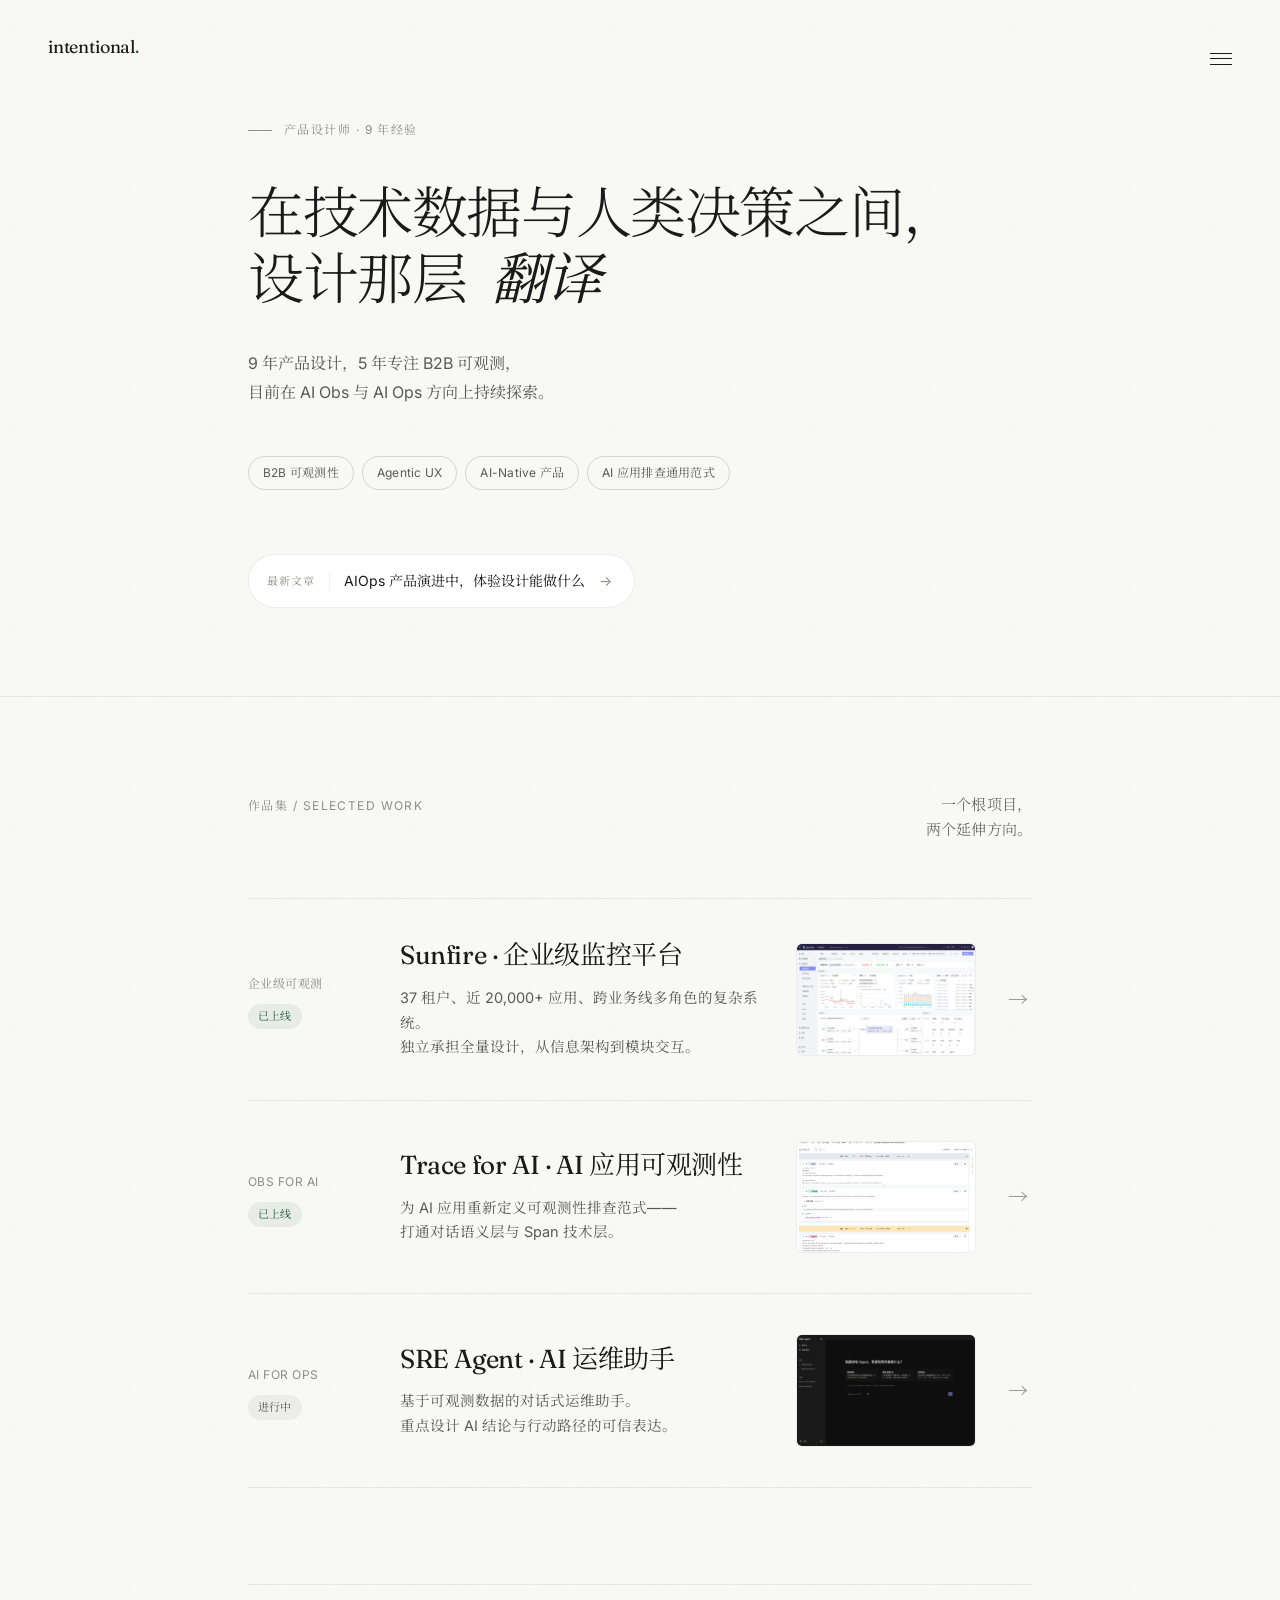
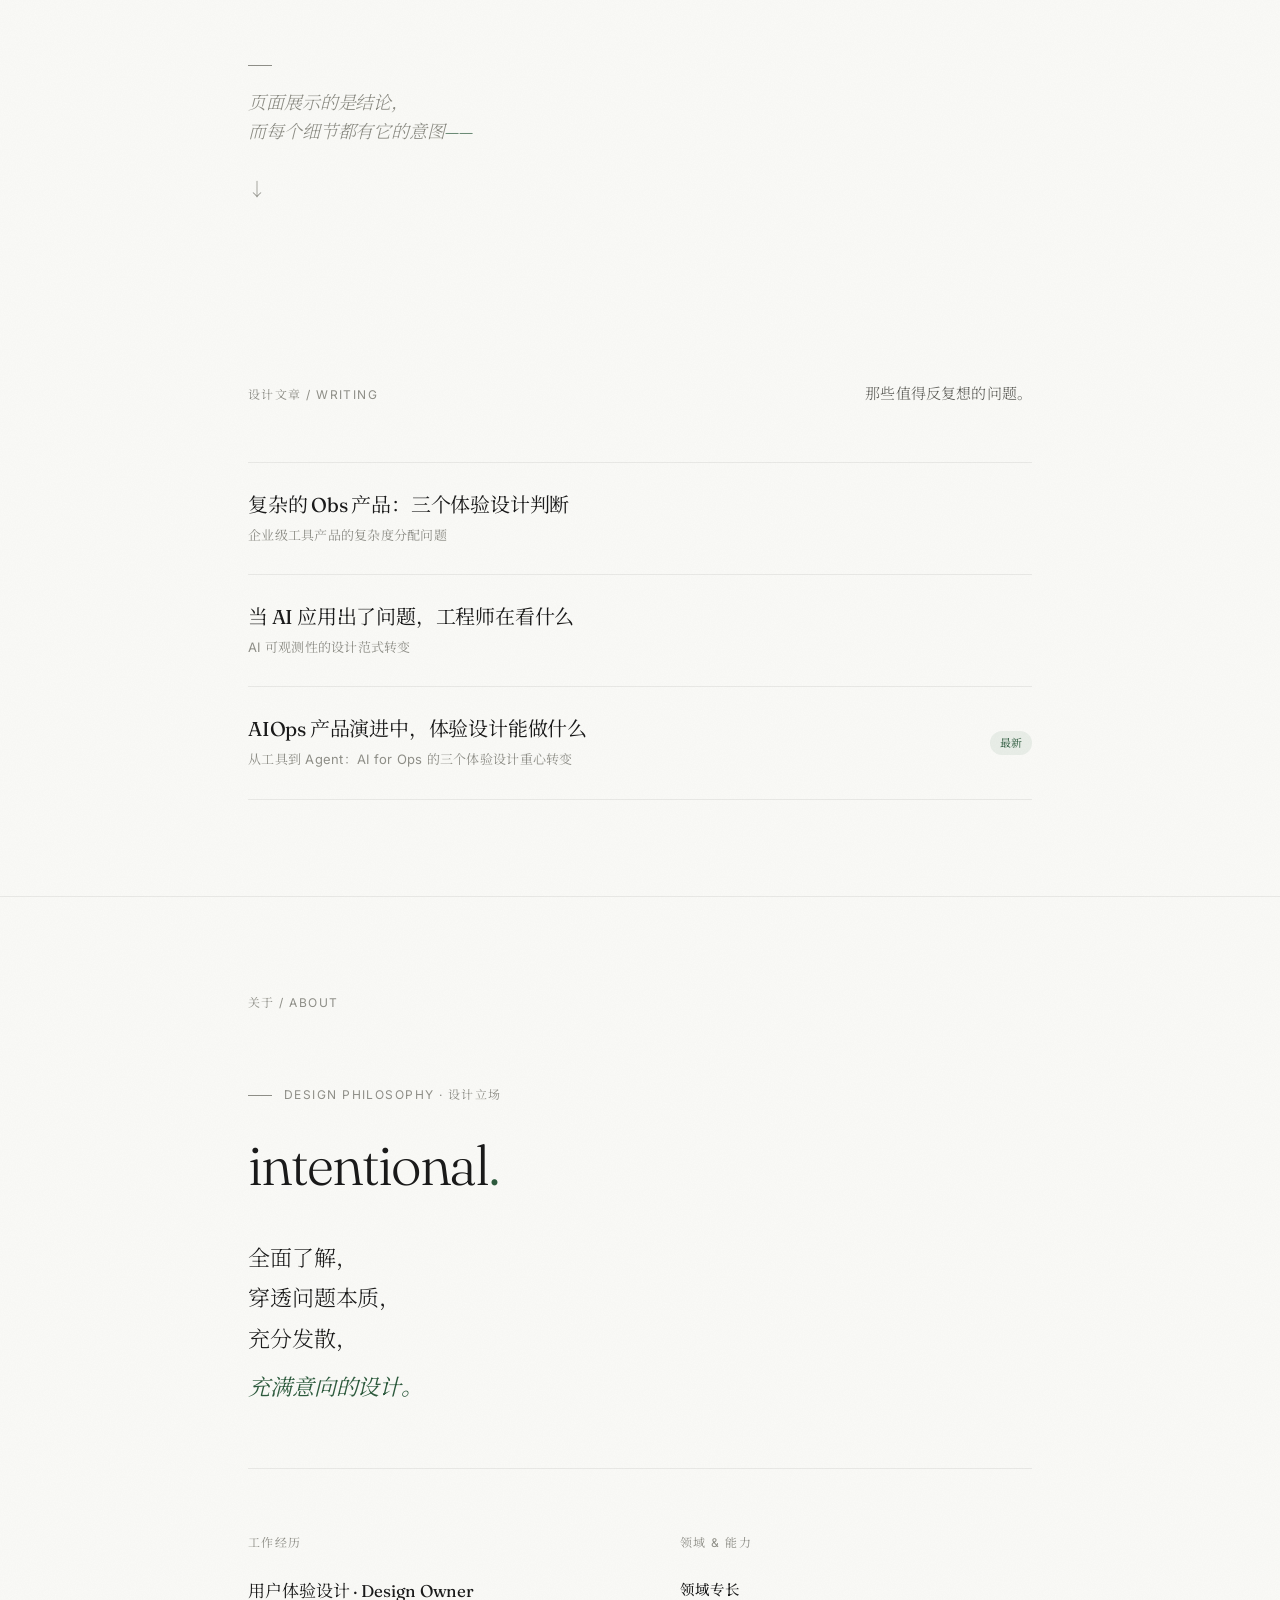
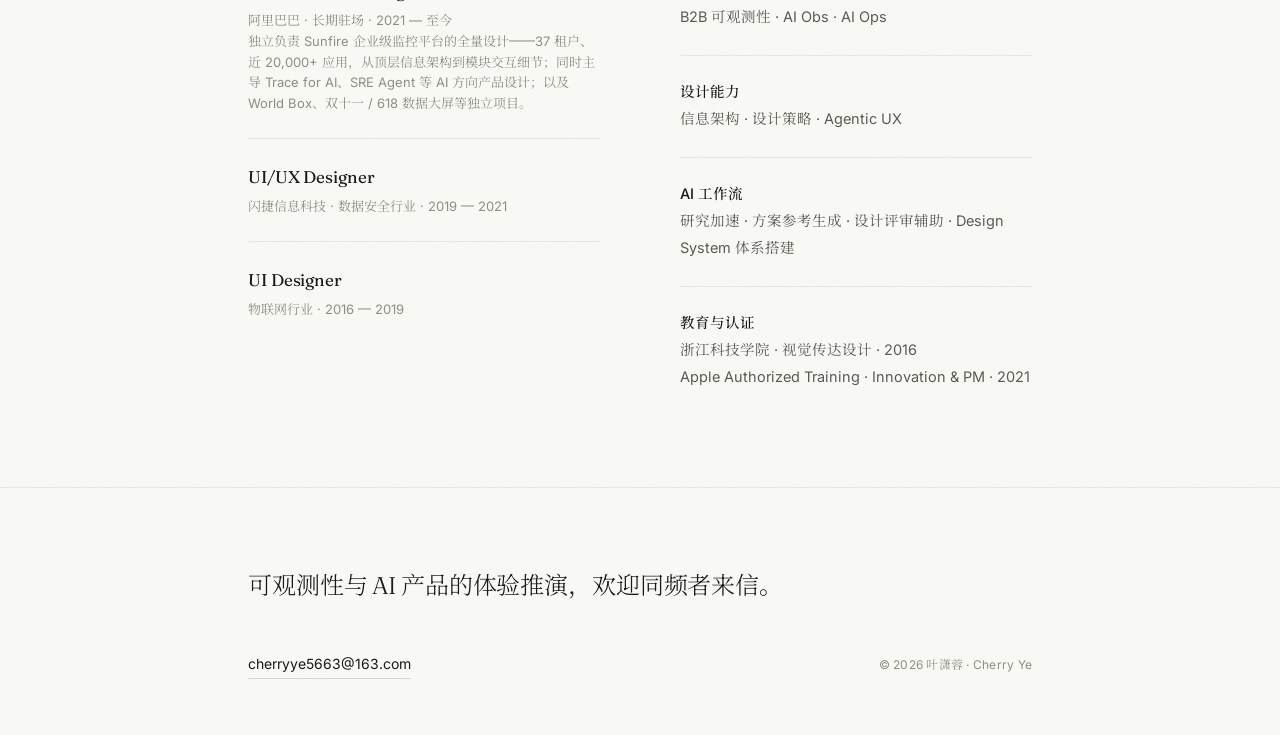
==== index.html @ a6a0fd04 "Add files via upload" ====
<!DOCTYPE html>
<html lang="zh-CN">
<head>
  <meta charset="UTF-8">
  <meta name="viewport" content="width=device-width, initial-scale=1.0">
  <title>叶潇蓉 · 产品设计师</title>
  <meta name="description" content="9年产品设计经验，专注 B2B 可观测性领域。在技术数据与人类决策之间，设计那层翻译。">
  <link rel="stylesheet" href="assets/style.css">
</head>
<body id="top">

  <!-- Navigation -->
  <nav class="nav" id="nav">
    <div class="container nav-inner">
      <a href="#top" class="nav-logo">
        <span class="nav-logo-en">intentional<span class="accent-dot">.</span></span>
        <span class="nav-logo-zh">充满意向的设计</span>
      </a>
      <button class="menu-toggle" id="menuToggle" aria-label="打开菜单" aria-expanded="false">
        <span></span>
        <span></span>
        <span></span>
      </button>
    </div>
  </nav>

  <!-- Floating menu overlay -->
  <div class="menu-overlay" id="menuOverlay" aria-hidden="true">
    <span class="menu-label">导航 / Menu</span>

    <div class="menu-center">
      <div class="menu-items">
        <a href="#top" class="menu-item">
          <span class="menu-zh">首页</span>
          <span class="menu-en">Home</span>
        </a>
        <a href="#work" class="menu-item">
          <span class="menu-zh">作品</span>
          <span class="menu-en">Work</span>
        </a>
        <a href="#writing" class="menu-item">
          <span class="menu-zh">文章</span>
          <span class="menu-en">Writing</span>
        </a>
        <a href="#about" class="menu-item">
          <span class="menu-zh">关于</span>
          <span class="menu-en">About</span>
        </a>
      </div>
    </div>
  </div>

  <!-- Hero -->
  <header class="hero">
    <div class="container">
      <p class="hero-eyebrow reveal">产品设计师 · 9 年经验</p>

      <h1 class="hero-headline reveal">
        在技术数据与人类决策之间，<br>
        设计那层 <em>翻译</em>
      </h1>

      <p class="hero-sub reveal">
        9 年产品设计，5 年专注 B2B 可观测，<br>
        目前在 AI Obs 与 AI Ops 方向上持续探索。
      </p>

      <div class="hero-tags reveal">
        <span class="tag">B2B 可观测性</span>
        <span class="tag">Agentic UX</span>
        <span class="tag">AI-Native 产品</span>
        <span class="tag">AI 应用排查通用范式</span>
      </div>

      <a href="writing/ai-for-ops-shift.html" class="latest reveal">
        <span class="latest-label">最新文章</span>
        <span class="latest-title">AIOps 产品演进中，体验设计能做什么</span>
        <span class="latest-arrow">→</span>
      </a>
    </div>
  </header>

  <!-- Work -->
  <section class="section" id="work">
    <div class="container">
      <div class="section-header">
        <p class="section-label">作品集 / Selected Work</p>
        <p class="section-intro">一个根项目，<br>两个延伸方向。</p>
      </div>

      <div class="work-list">

        <a href="work/sunfire.html" class="work-item reveal">
          <div class="work-meta">
            <span class="work-type">企业级可观测</span>
            <span class="work-status live">已上线</span>
          </div>
          <div class="work-content">
            <h3 class="work-title">Sunfire · 企业级监控平台</h3>
            <p class="work-desc">
              37 租户、近 20,000+ 应用、跨业务线多角色的复杂系统。<br>
              独立承担全量设计，从信息架构到模块交互。
            </p>
          </div>
          <div class="work-thumb">
            <img src="assets/images/work/sunfire-home.png" alt="Sunfire 平台监控视图">
          </div>
          <span class="work-arrow">→</span>
        </a>

        <a href="work/trace-for-ai.html" class="work-item reveal">
          <div class="work-meta">
            <span class="work-type">Obs for AI</span>
            <span class="work-status live">已上线</span>
          </div>
          <div class="work-content">
            <h3 class="work-title">Trace for AI · AI 应用可观测性</h3>
            <p class="work-desc">
              为 AI 应用重新定义可观测性排查范式——<br>
              打通对话语义层与 Span 技术层。
            </p>
          </div>
          <div class="work-thumb">
            <img src="assets/images/work/trace-ai-thumb.png" alt="Trace for AI 缩略图">
          </div>
          <span class="work-arrow">→</span>
        </a>

        <a href="work/sre-agent.html" class="work-item reveal">
          <div class="work-meta">
            <span class="work-type">AI for Ops</span>
            <span class="work-status">进行中</span>
          </div>
          <div class="work-content">
            <h3 class="work-title">SRE Agent · <span class="title-line2">AI 运维助手</span></h3>
            <p class="work-desc">
              基于可观测数据的对话式运维助手。<br>
              重点设计 AI 结论与行动路径的可信表达。
            </p>
          </div>
          <div class="work-thumb">
            <img src="assets/images/work/sre-agent-thumb.png" alt="SRE Agent 缩略图">
          </div>
          <span class="work-arrow">→</span>
        </a>

      </div>
    </div>
  </section>

  <!-- Transition: work → writing -->
  <div class="container">
    <div class="transition reveal">
      <div class="transition-mark"></div>
      <p class="transition-text">
        页面展示的是结论，<br>
        而每个细节都有它的意图<span class="accent-dash">——</span>
      </p>
      <span class="transition-arrow">↓</span>
    </div>
  </div>

  <!-- Writing -->
  <section class="section" id="writing">
    <div class="container">
      <div class="section-header">
        <p class="section-label">设计文章 / Writing</p>
        <p class="section-intro">那些值得反复想的问题。</p>
      </div>

      <div class="writing-list">

        <a href="writing/three-judgments.html" class="writing-item reveal">
          <div>
            <h3 class="writing-title">复杂的 Obs 产品：三个体验设计判断</h3>
            <p class="writing-sub">企业级工具产品的复杂度分配问题</p>
          </div>
        </a>

        <a href="writing/ai-obs-paradigm.html" class="writing-item reveal">
          <div>
            <h3 class="writing-title">当 AI 应用出了问题，工程师在看什么</h3>
            <p class="writing-sub">AI 可观测性的设计范式转变</p>
          </div>
        </a>

        <a href="writing/ai-for-ops-shift.html" class="writing-item reveal">
          <div>
            <h3 class="writing-title">AIOps 产品演进中，体验设计能做什么</h3>
            <p class="writing-sub">从工具到 Agent：AI for Ops 的三个体验设计重心转变</p>
          </div>
          <span class="writing-status new">最新</span>
        </a>

      </div>
    </div>
  </section>

  <!-- About -->
  <section class="section" id="about">
    <div class="container">
      <div class="section-header">
        <p class="section-label">关于 / About</p>
      </div>

      <!-- Design Philosophy -->
      <div class="philosophy reveal">
        <p class="philosophy-label">Design Philosophy · 设计立场</p>
        <h2 class="philosophy-keyword">intentional<span class="accent-dot">.</span></h2>
        <div class="philosophy-process">
          <p class="process-line">全面了解，</p>
          <p class="process-line">穿透问题本质，</p>
          <p class="process-line">充分发散，</p>
          <p class="process-line last">充满意向的设计。</p>
        </div>
      </div>

      <div class="about-grid">

        <div class="about-block">
          <h3>工作经历</h3>

          <div class="exp-item">
            <p class="exp-role">用户体验设计 · Design Owner</p>
            <p class="exp-meta">阿里巴巴 · 长期驻场 · 2021 — 至今<br>独立负责 Sunfire 企业级监控平台的全量设计——37 租户、近 20,000+ 应用，从顶层信息架构到模块交互细节；同时主导 Trace for AI、SRE Agent 等 AI 方向产品设计；以及 World Box、双十一 / 618 数据大屏等独立项目。</p>
          </div>

          <div class="exp-item">
            <p class="exp-role">UI/UX Designer</p>
            <p class="exp-meta">闪捷信息科技 · 数据安全行业 · 2019 — 2021</p>
          </div>

          <div class="exp-item">
            <p class="exp-role">UI Designer</p>
            <p class="exp-meta">物联网行业 · 2016 — 2019</p>
          </div>
        </div>

        <div class="about-block">
          <h3>领域 & 能力</h3>
          <p class="skills-text">
            <strong>领域专长</strong><br>
            B2B 可观测性 · AI Obs · AI Ops
          </p>
          <div class="skills-divider"></div>
          <p class="skills-text">
            <strong>设计能力</strong><br>
            信息架构 · 设计策略 · Agentic UX
          </p>
          <div class="skills-divider"></div>
          <p class="skills-text">
            <strong>AI 工作流</strong><br>
            研究加速 · 方案参考生成 · 设计评审辅助 · Design System 体系搭建
          </p>
          <div class="skills-divider"></div>
          <p class="skills-text">
            <strong>教育与认证</strong><br>
            浙江科技学院 · 视觉传达设计 · 2016<br>
            Apple Authorized Training · Innovation & PM · 2021
          </p>
        </div>

      </div>
    </div>
  </section>

  <!-- Footer -->
  <footer class="footer">
    <div class="container">
      <p class="footer-pitch reveal">
        可观测性与 AI 产品的体验推演，欢迎同频者来信。
      </p>

      <div class="footer-row">
        <div class="footer-contact">
          <a href="mailto:cherryye5663@163.com">cherryye5663@163.com</a>
        </div>
        <p class="footer-note">© 2026 叶潇蓉 · Cherry Ye</p>
      </div>
    </div>
  </footer>

  <script src="assets/nav.js"></script>
  <script>
    // Menu toggle
    const menuToggle = document.getElementById('menuToggle');
    const menuOverlay = document.getElementById('menuOverlay');

    function openMenu() {
      menuOverlay.classList.add('open');
      menuToggle.classList.add('active');
      menuToggle.setAttribute('aria-expanded', 'true');
      menuToggle.setAttribute('aria-label', '关闭菜单');
      menuOverlay.setAttribute('aria-hidden', 'false');
      document.body.style.overflow = 'hidden';
    }

    function closeMenu() {
      menuOverlay.classList.remove('open');
      menuToggle.classList.remove('active');
      menuToggle.setAttribute('aria-expanded', 'false');
      menuToggle.setAttribute('aria-label', '打开菜单');
      menuOverlay.setAttribute('aria-hidden', 'true');
      document.body.style.overflow = '';
    }

    menuToggle.addEventListener('click', () => {
      if (menuOverlay.classList.contains('open')) closeMenu();
      else openMenu();
    });

    // Close menu when a menu item is clicked
    document.querySelectorAll('.menu-item').forEach(item => {
      item.addEventListener('click', () => {
        // Wait a tick for the anchor navigation, then close
        setTimeout(closeMenu, 100);
      });
    });

    // Close menu with Escape key
    document.addEventListener('keydown', (e) => {
      if (e.key === 'Escape' && menuOverlay.classList.contains('open')) {
        closeMenu();
      }
    });

    // Reveal animation
    const reveals = document.querySelectorAll('.reveal');
    const obs = new IntersectionObserver((entries) => {
      entries.forEach((entry, i) => {
        if (entry.isIntersecting) {
          const el = entry.target;
          setTimeout(() => {
            el.classList.add('in');
            setTimeout(() => el.classList.remove('reveal', 'in'), 820);
          }, i * 80);
          obs.unobserve(el);
        }
      });
    }, { threshold: 0.1 });
    reveals.forEach(el => obs.observe(el));
  </script>

</body>
</html>
---- assets/style.css ----
/* ============================================
   Cherry Ye — Personal Site
   ============================================ */

@import url('https://fonts.googleapis.com/css2?family=Fraunces:opsz,wght@9..144,300;9..144,400;9..144,500&family=Inter:wght@400;500&family=Noto+Serif+SC:wght@300;400;500&display=swap');

*, *::before, *::after {
  margin: 0;
  padding: 0;
  box-sizing: border-box;
}

html {
  scroll-behavior: smooth;
  -webkit-font-smoothing: antialiased;
  -moz-osx-font-smoothing: grayscale;
}

body {
  font-family: 'Inter', 'Noto Serif SC', -apple-system, BlinkMacSystemFont, sans-serif;
  font-size: 15px;
  line-height: 1.7;
  color: #1a1a1a;
  background-color: #fafaf7;
  background-image: url("data:image/svg+xml;utf8,<svg xmlns='http://www.w3.org/2000/svg' width='200' height='200'><filter id='n'><feTurbulence type='fractalNoise' baseFrequency='0.85' numOctaves='2' stitchTiles='stitch'/><feColorMatrix values='0 0 0 0 0.1, 0 0 0 0 0.1, 0 0 0 0 0.1, 0 0 0 0.025 0'/></filter><rect width='100%25' height='100%25' filter='url(%23n)'/></svg>");
}

:root {
  --text-primary: #1a1a1a;
  --text-secondary: #5a5a55;
  --text-tertiary: #8e8e87;
  --bg-primary: #fafaf7;
  --bg-elevated: #ffffff;
  --border: rgba(26, 26, 26, 0.08);
  --border-strong: rgba(26, 26, 26, 0.16);
  --accent: #2d5a3d;
  --serif: 'Fraunces', 'Noto Serif SC', Georgia, serif;
  --sans: 'Inter', 'Noto Serif SC', -apple-system, sans-serif;
  --container: 880px;
  --gutter: clamp(24px, 5vw, 48px);
}

.container {
  max-width: var(--container);
  margin: 0 auto;
  padding: 0 var(--gutter);
}

/* === Navigation === */
.nav {
  padding: 32px 0;
  position: fixed;
  top: 0;
  left: 0;
  right: 0;
  background: transparent;
  z-index: 100;
  border-bottom: 0.5px solid transparent;
  transform: translateY(0);
  transition: transform 0.35s ease, background 0.3s, border-color 0.3s;
}

/* Hidden state: 向下滚动时藏起来 */
.nav.hidden {
  transform: translateY(-100%);
}

.nav.scrolled {
  background-color: #fafaf7;
  background-image: url("data:image/svg+xml;utf8,<svg xmlns='http://www.w3.org/2000/svg' width='200' height='200'><filter id='n'><feTurbulence type='fractalNoise' baseFrequency='0.85' numOctaves='2' stitchTiles='stitch'/><feColorMatrix values='0 0 0 0 0.1, 0 0 0 0 0.1, 0 0 0 0 0.1, 0 0 0 0.025 0'/></filter><rect width='100%25' height='100%25' filter='url(%23n)'/></svg>");
  border-bottom-color: var(--border);
}

/* Hover trigger zone: 桌面端鼠标移到顶部 80px 区域唤醒导航 */
.nav-hover-zone {
  position: fixed;
  top: 0;
  left: 0;
  right: 0;
  height: 80px;
  z-index: 99;
  pointer-events: auto;
}

/* === Reading progress bar === */
.reading-progress {
  position: fixed;
  top: 0;
  left: 0;
  height: 1.5px;
  width: 0%;
  background: var(--accent);
  opacity: 0.5;
  z-index: 101;
  transition: width 0.1s linear;
  pointer-events: none;
}

/* Navigation spans full viewport width (logo left, menu right)
   override the .container max-width inside .nav */
.nav .container {
  max-width: none;
  padding: 0 clamp(20px, 4vw, 48px);
}

.nav-inner {
  display: flex;
  justify-content: space-between;
  align-items: baseline;
}

.nav-logo {
  display: inline-flex;
  align-items: baseline;
  text-decoration: none;
  cursor: pointer;
}

.nav-logo-en {
  font-family: var(--serif);
  font-size: clamp(17px, 1.4vw, 21px);
  font-weight: 400;
  letter-spacing: -0.01em;
  color: var(--text-primary);
}

/* === Theme accent: green dot and dash === */
.accent-dot,
.accent-dash {
  color: var(--accent);
}

.nav-logo-zh {
  font-size: 11.5px;
  color: var(--text-tertiary);
  letter-spacing: 0.01em;
  white-space: nowrap;
  overflow: hidden;
  max-width: 0;
  opacity: 0;
  margin-left: 0;
  transition:
    max-width 0.5s cubic-bezier(0.16, 1, 0.3, 1),
    opacity 0.35s ease 0.1s,
    margin-left 0.5s cubic-bezier(0.16, 1, 0.3, 1);
}

.nav-logo:hover .nav-logo-zh {
  max-width: 200px;
  opacity: 1;
  margin-left: 12px;
}

/* Mobile: keep logo minimal, no Chinese reveal on touch devices */
@media (hover: none) {
  .nav-logo-zh {
    display: none;
  }
}

/* === Menu icon === */
.menu-toggle {
  display: flex;
  flex-direction: column;
  gap: 5px;
  padding: 8px;
  margin-right: -8px;
  background: transparent;
  border: 0;
  cursor: pointer;
  position: relative;
  z-index: 110; /* above overlay */
}

.menu-toggle span {
  display: block;
  width: 22px;
  height: 0.5px;
  background: var(--text-primary);
  transition: all 0.3s ease;
}

.menu-toggle.active span:nth-child(1) {
  transform: translateY(5.5px) rotate(45deg);
}

.menu-toggle.active span:nth-child(2) {
  opacity: 0;
}

.menu-toggle.active span:nth-child(3) {
  transform: translateY(-5.5px) rotate(-45deg);
}

/* === Floating menu overlay === */
.menu-overlay {
  position: fixed;
  top: 80px;
  left: 16px;
  right: 16px;
  bottom: 16px;
  background: rgba(250, 250, 247, 0.82);
  backdrop-filter: saturate(180%) blur(24px);
  -webkit-backdrop-filter: saturate(180%) blur(24px);
  border: 0.5px solid rgba(26, 26, 26, 0.06);
  border-radius: 18px;
  z-index: 105;
  box-shadow:
    0 1px 1px rgba(26, 26, 26, 0.02),
    0 8px 24px rgba(26, 26, 26, 0.04);
  display: flex;
  flex-direction: column;
  opacity: 0;
  visibility: hidden;
  transform: translateY(-8px);
  transition: opacity 0.35s cubic-bezier(0.16, 1, 0.3, 1),
              transform 0.35s cubic-bezier(0.16, 1, 0.3, 1),
              visibility 0s linear 0.35s;
}

.menu-overlay.open {
  opacity: 1;
  visibility: visible;
  transform: translateY(0);
  transition: opacity 0.35s cubic-bezier(0.16, 1, 0.3, 1),
              transform 0.35s cubic-bezier(0.16, 1, 0.3, 1),
              visibility 0s linear 0s;
}

.menu-label {
  font-size: 11px;
  letter-spacing: 0.12em;
  text-transform: uppercase;
  color: var(--text-tertiary);
  padding: 24px 28px;
}

.menu-center {
  flex: 1;
  display: flex;
  flex-direction: column;
  justify-content: center;
  align-items: center;
  padding: 0 28px 56px;
}

.menu-items {
  display: flex;
  flex-direction: column;
  width: 100%;
  max-width: 300px;
}

.menu-item {
  display: flex;
  align-items: baseline;
  gap: 10px;
  padding: 16px 4px;
  border-bottom: 0.5px solid rgba(26, 26, 26, 0.08);
  text-decoration: none;
  color: inherit;
  cursor: pointer;
  transition: padding 0.3s ease;
}

.menu-item:last-child {
  border-bottom: 0;
}

.menu-item:hover {
  padding-left: 12px;
}

.menu-zh {
  font-family: var(--serif);
  font-size: 22px;
  font-weight: 400;
  letter-spacing: -0.01em;
  color: var(--text-primary);
  line-height: 1.2;
}

.menu-en {
  font-family: var(--serif);
  font-size: 12px;
  font-style: italic;
  font-weight: 400;
  color: var(--text-tertiary);
  letter-spacing: 0.04em;
  position: relative;
  top: -2px;
}

/* === Hero === */
.hero {
  padding: 120px 0 88px;
  position: relative;
}

.hero-eyebrow {
  font-size: 12px;
  letter-spacing: 0.12em;
  text-transform: uppercase;
  color: var(--text-tertiary);
  margin-bottom: 40px;
  display: flex;
  align-items: center;
  gap: 12px;
}

.hero-eyebrow::before {
  content: '';
  width: 24px;
  height: 0.5px;
  background: var(--text-tertiary);
}

.hero-headline {
  font-family: var(--serif);
  font-size: clamp(34px, 5.5vw, 56px);
  font-weight: 300;
  line-height: 1.18;
  letter-spacing: -0.025em;
  color: var(--text-primary);
  margin-bottom: 36px;
  max-width: 720px;
}

.hero-headline em {
  font-style: italic;
  font-weight: 400;
  margin-left: 0.25em;
}

.hero-sub {
  font-size: 16px;
  line-height: 1.85;
  color: var(--text-secondary);
  max-width: 600px;
  margin-bottom: 48px;
}

.hero-tags {
  display: flex;
  gap: 8px;
  flex-wrap: wrap;
  margin-bottom: 64px;
}

.tag {
  font-size: 12px;
  padding: 6px 14px;
  border: 0.5px solid var(--border-strong);
  border-radius: 100px;
  color: var(--text-secondary);
  letter-spacing: 0.02em;
}

/* === Latest article === */
.latest {
  display: inline-flex;
  align-items: center;
  gap: 14px;
  padding: 14px 22px 14px 18px;
  background: var(--bg-elevated);
  border: 0.5px solid var(--border);
  border-radius: 100px;
  text-decoration: none;
  color: inherit;
  transition: all 0.25s ease;
  max-width: 100%;
}

.latest:hover {
  border-color: var(--border-strong);
  transform: translateY(-1px);
}

.latest-label {
  font-size: 11px;
  letter-spacing: 0.1em;
  text-transform: uppercase;
  color: var(--text-tertiary);
  padding-right: 14px;
  border-right: 0.5px solid var(--border);
  white-space: nowrap;
}

.latest-title {
  font-size: 14px;
  color: var(--text-primary);
  white-space: nowrap;
  overflow: hidden;
  text-overflow: ellipsis;
}

.latest-arrow {
  font-size: 14px;
  color: var(--text-tertiary);
  transition: transform 0.25s;
}

.latest:hover .latest-arrow {
  transform: translateX(3px);
  color: var(--text-primary);
}

/* === Sections === */
.section {
  padding: 96px 0;
  border-top: 0.5px solid var(--border);
}

.section-header {
  display: flex;
  align-items: baseline;
  justify-content: space-between;
  margin-bottom: 56px;
  flex-wrap: wrap;
  gap: 16px;
}

.section-label {
  font-size: 12px;
  letter-spacing: 0.12em;
  text-transform: uppercase;
  color: var(--text-tertiary);
}

.section-intro {
  font-family: var(--serif);
  font-size: 15px;
  font-weight: 300;
  color: var(--text-secondary);
  max-width: 420px;
  text-align: right;
  line-height: 1.65;
  letter-spacing: 0.01em;
}

/* === Work === */
.work-list { display: grid; gap: 0; }

.work-item {
  padding: 40px 0;
  border-top: 0.5px solid var(--border);
  display: grid;
  grid-template-columns: 120px 1fr 180px 24px;
  gap: 32px;
  align-items: center;
  text-decoration: none;
  color: inherit;
  transition: opacity 0.25s;
  position: relative;
}

.work-item:last-child { border-bottom: 0.5px solid var(--border); }

.work-item::before {
  content: '';
  position: absolute;
  left: -16px;
  top: 0;
  bottom: 0;
  width: 2px;
  background: var(--text-primary);
  opacity: 0;
  transition: opacity 0.25s;
}

.work-item:hover::before { opacity: 1; }
.work-item:hover .work-title { transform: translateX(4px); }
.work-item:hover .work-thumb { transform: translateY(-2px); border-color: var(--border-strong); }

.work-meta {
  display: flex;
  flex-direction: column;
  gap: 10px;
  padding-top: 4px;
}

.work-type {
  font-size: 12px;
  color: var(--text-tertiary);
  letter-spacing: 0.04em;
  text-transform: uppercase;
}

.work-status {
  font-size: 11px;
  padding: 3px 10px;
  border-radius: 100px;
  background: rgba(26, 26, 26, 0.05);
  color: var(--text-secondary);
  align-self: flex-start;
  letter-spacing: 0.02em;
}

.work-status.live {
  background: rgba(33, 92, 51, 0.08);
  color: #2d5a3d;
}

.work-content { min-width: 0; }

.work-title {
  font-family: var(--serif);
  font-size: 26px;
  font-weight: 400;
  line-height: 1.25;
  color: var(--text-primary);
  margin-bottom: 14px;
  letter-spacing: -0.015em;
  transition: transform 0.25s ease;
}

.work-desc {
  font-size: 14.5px;
  line-height: 1.7;
  color: var(--text-secondary);
}

.work-thumb {
  width: 100%;
  aspect-ratio: 16 / 10;
  border-radius: 6px;
  background: var(--bg-elevated);
  border: 0.5px solid var(--border);
  overflow: hidden;
  position: relative;
  transition: all 0.3s ease;
}

.work-thumb img {
  width: 100%;
  height: 100%;
  object-fit: cover;
  display: block;
}

/* Placeholder for missing images */
.work-thumb-placeholder {
  width: 100%;
  height: 100%;
  display: flex;
  align-items: center;
  justify-content: center;
  font-size: 11px;
  color: var(--text-tertiary);
  letter-spacing: 0.04em;
  text-transform: uppercase;
  background: repeating-linear-gradient(
    45deg,
    transparent,
    transparent 8px,
    rgba(26,26,26,0.025) 8px,
    rgba(26,26,26,0.025) 16px
  );
}

.work-arrow {
  font-family: var(--serif);
  font-size: 20px;
  color: var(--text-tertiary);
  transition: all 0.25s;
}

.work-item:hover .work-arrow {
  color: var(--text-primary);
  transform: translate(2px, -2px);
}

/* === Writing === */
.writing-list { display: grid; gap: 0; }

.writing-item {
  padding: 28px 0;
  border-top: 0.5px solid var(--border);
  display: grid;
  grid-template-columns: 1fr auto;
  gap: 24px;
  align-items: center;
  text-decoration: none;
  color: inherit;
  transition: all 0.25s;
}

.writing-item:last-child { border-bottom: 0.5px solid var(--border); }
.writing-item:hover { transform: translateY(-2px); }
.writing-item:hover .writing-title { color: var(--text-secondary); }

.writing-title {
  font-family: var(--serif);
  font-size: 20px;
  font-weight: 400;
  line-height: 1.35;
  color: var(--text-primary);
  margin-bottom: 6px;
  letter-spacing: -0.01em;
  transition: color 0.25s;
}

.writing-sub {
  font-size: 13px;
  color: var(--text-tertiary);
  letter-spacing: 0.02em;
}

.writing-status {
  font-size: 11px;
  padding: 3px 10px;
  border-radius: 100px;
  background: rgba(26, 26, 26, 0.05);
  color: var(--text-secondary);
  letter-spacing: 0.02em;
  white-space: nowrap;
}

.writing-status.new {
  background: rgba(33, 92, 51, 0.08);
  color: #2d5a3d;
}

/* === Design Philosophy === */
.philosophy {
  padding: 16px 0 64px;
  margin-bottom: 64px;
  border-bottom: 0.5px solid var(--border);
}

.philosophy-label {
  font-size: 12px;
  letter-spacing: 0.12em;
  text-transform: uppercase;
  color: var(--text-tertiary);
  margin-bottom: 32px;
  display: flex;
  align-items: center;
  gap: 12px;
}

.philosophy-label::before {
  content: '';
  width: 24px;
  height: 0.5px;
  background: var(--text-tertiary);
}

.philosophy-keyword {
  font-family: var(--serif);
  font-size: clamp(40px, 5vw, 56px);
  font-weight: 300;
  letter-spacing: -0.03em;
  color: var(--text-primary);
  margin-bottom: 48px;
  line-height: 1;
}

.philosophy-process {
  display: flex;
  flex-direction: column;
  gap: 6px;
  max-width: 520px;
}

.process-line {
  font-family: var(--serif);
  font-size: 22px;
  font-weight: 300;
  line-height: 1.55;
  color: var(--text-primary);
  letter-spacing: -0.005em;
}

.process-line.last {
  font-style: italic;
  font-weight: 400;
  color: #2d5a3d;
  margin-top: 8px;
}

/* === About === */
.about-grid {
  display: grid;
  grid-template-columns: 1fr 1fr;
  gap: 80px;
}

.about-block h3 {
  font-size: 12px;
  letter-spacing: 0.12em;
  text-transform: uppercase;
  color: var(--text-tertiary);
  font-weight: 400;
  margin-bottom: 24px;
}

.exp-item {
  margin-bottom: 24px;
  padding-bottom: 24px;
  border-bottom: 0.5px solid var(--border);
}

.exp-item:last-child {
  border-bottom: 0;
  margin-bottom: 0;
  padding-bottom: 0;
}

.exp-role {
  font-family: var(--serif);
  font-size: 17px;
  font-weight: 400;
  color: var(--text-primary);
  margin-bottom: 4px;
  letter-spacing: -0.005em;
}

.exp-meta {
  font-size: 13px;
  color: var(--text-tertiary);
  line-height: 1.6;
}

.skills-text {
  font-size: 14.5px;
  line-height: 1.85;
  color: var(--text-secondary);
}

.skills-text strong {
  font-weight: 500;
  color: var(--text-primary);
}

.skills-learning {
  font-size: 13px;
  color: var(--text-tertiary);
  letter-spacing: 0.01em;
}

.skills-divider {
  height: 0.5px;
  background: var(--border);
  margin: 24px 0;
}

.edu-text {
  font-size: 13px;
  line-height: 1.8;
  color: var(--text-tertiary);
}

/* === Footer === */
.footer {
  padding: 80px 0 56px;
  border-top: 0.5px solid var(--border);
}

.footer-pitch {
  font-family: var(--serif);
  font-size: clamp(20px, 2.4vw, 24px);
  font-weight: 300;
  line-height: 1.5;
  color: var(--text-primary);
  margin-bottom: 48px;
  max-width: 600px;
  letter-spacing: -0.005em;
}

.footer-row {
  display: flex;
  justify-content: space-between;
  align-items: baseline;
  flex-wrap: wrap;
  gap: 24px;
}

.footer-contact {
  display: flex;
  gap: 32px;
  align-items: baseline;
  flex-wrap: wrap;
}

.footer-contact a {
  font-size: 14px;
  color: var(--text-primary);
  text-decoration: none;
  border-bottom: 0.5px solid var(--border-strong);
  padding-bottom: 2px;
  transition: border-color 0.2s;
}

.footer-contact a:hover { border-color: var(--text-primary); }

.footer-note {
  font-size: 12px;
  color: var(--text-tertiary);
  letter-spacing: 0.02em;
}

/* === Section transition === */
.transition {
  padding: 80px 0;
  display: flex;
  flex-direction: column;
  align-items: flex-start;
  gap: 24px;
  border-top: 0.5px solid var(--border);
}

.transition-mark {
  width: 24px;
  height: 0.5px;
  background: var(--text-tertiary);
}

.transition-text {
  font-family: var(--serif);
  font-size: 18px;
  font-style: italic;
  font-weight: 300;
  line-height: 1.6;
  color: #8a8a82;
  max-width: 480px;
  letter-spacing: -0.005em;
}

.transition-arrow {
  font-family: var(--serif);
  font-size: 18px;
  color: var(--text-tertiary);
  margin-top: 4px;
}

/* The section right after a transition should not duplicate the top border */
.container:has(.transition) + .section {
  border-top: 0;
}

/* ============================================
   Article Page (文章详情页)
   ============================================ */

.article-body {
  /* 文章页背景与首页完全一致 */
}

.article {
  padding: 96px 0 120px;
}

/* Article container:
   - 外层版心 1040px，给图、标题撑满的空间
   - 正文段落（.article-body-content > p）保持 680px 阅读宽度
   - 文字不占满全行，向左偏移，留出右侧呼吸空间 */
.article-container {
  max-width: 1040px;
  margin: 0 auto;
  padding: 0 var(--gutter);
}

/* 正文段落与子标题：保持窄行宽，左对齐（不居中）
   产生编辑式"轴线偏左"的版面 */
.article-body-content > p,
.article-body-content .sub-heading,
.article-closing > p {
  max-width: 680px;
  margin-left: 0;
  margin-right: 0;
}

/* === Article Meta === */
.article-meta {
  margin-bottom: 32px;
}

.article-category {
  font-size: 12px;
  letter-spacing: 0.12em;
  text-transform: uppercase;
  color: var(--text-tertiary);
}

/* === Title === */
.article-title {
  font-family: var(--serif);
  font-size: clamp(28px, 3.5vw, 40px);
  font-weight: 300;
  line-height: 1.25;
  letter-spacing: -0.02em;
  color: var(--text-primary);
  margin-bottom: 32px;
  max-width: 720px;
}

/* 作品页标题独立放大 —— 让作品名成为视觉雕塑 */
.work-detail .article-title {
  font-size: clamp(44px, 7.5vw, 84px);
  line-height: 1.1;
  letter-spacing: -0.03em;
  max-width: 900px;
  margin-bottom: 40px;
}

.article-title-sub {
  font-style: italic;
  font-weight: 400;
  color: var(--text-secondary);
  display: block;
  margin-top: 4px;
  font-size: 0.7em;
  letter-spacing: -0.015em;
}

/* === Lead === */
.article-lead {
  font-family: var(--serif);
  font-size: 21px;
  font-weight: 300;
  font-style: italic;
  line-height: 1.6;
  color: var(--text-secondary);
  margin-bottom: 40px;
  letter-spacing: -0.005em;
  max-width: 680px;
}

/* === Byline === */
.article-byline {
  display: flex;
  align-items: baseline;
  gap: 10px;
  font-size: 13px;
  color: var(--text-tertiary);
  letter-spacing: 0.02em;
  padding-bottom: 56px;
  border-bottom: 0.5px solid var(--border);
  margin-bottom: 64px;
}

.byline-author {
  font-family: var(--serif);
  font-size: 15px;
  font-weight: 500;
  color: var(--text-primary);
  letter-spacing: -0.005em;
}

.byline-sep {
  color: var(--text-tertiary);
}

.byline-date {
  font-size: 13px;
}

/* === Byline at end of article === */
.article-byline-end {
  border-bottom: 0;
  padding-bottom: 0;
  margin-bottom: 0;
  margin-top: 56px;
  justify-content: flex-start;
}

.article-byline-end .byline-author {
  font-style: italic;
  font-weight: 400;
  color: var(--text-secondary);
  font-size: 14px;
}

.article-byline-end .byline-date {
  color: var(--text-tertiary);
  font-size: 12px;
}

/* === Body content === */
.article-body-content {
  font-family: 'Noto Serif SC', 'Fraunces', Georgia, serif;
  font-size: 17px;
  line-height: 1.95;
  color: var(--text-primary);
  letter-spacing: 0.005em;
}

.article-body-content p {
  margin-bottom: 28px;
}

.article-body-content p strong {
  font-weight: 500;
  color: var(--text-primary);
}

/* === Article list (编辑式列表，用 "—" 作 marker，无缩进) === */
.article-body-content ul.article-list {
  list-style: none;
  padding-left: 0;
  margin: -8px 0 28px;
  max-width: 680px;
}

.article-body-content ul.article-list > li {
  font-family: var(--serif);
  font-size: 17px;
  line-height: 1.75;
  color: var(--text-primary);
  position: relative;
  padding-left: 24px;
  margin-bottom: 12px;
  letter-spacing: -0.005em;
}

.article-body-content ul.article-list > li::before {
  content: "—";
  position: absolute;
  left: 0;
  top: 0;
  color: var(--text-tertiary);
}

/* === Judgment headers (01 / 02 / 03) === */
.judgment {
  margin: 88px 0 40px;
  padding-top: 24px;
  max-width: 820px;
}

.judgment-number {
  font-family: var(--serif);
  font-size: 14px;
  font-weight: 400;
  font-style: italic;
  color: var(--accent);
  letter-spacing: 0.04em;
  margin-bottom: 16px;
}

.judgment-title {
  font-family: var(--serif);
  font-size: 30px;
  font-weight: 400;
  line-height: 1.3;
  letter-spacing: -0.015em;
  color: var(--text-primary);
  margin: 0;
}

/* === Callout (左侧暗绿色竖线引用块) === */
.article-callout {
  font-family: var(--serif);
  font-size: 18px;
  font-weight: 400;
  line-height: 1.7;
  color: var(--text-primary);
  border-left: 2px solid var(--accent);
  padding: 8px 0 8px 24px;
  margin: 40px 0 40px;
  font-style: normal;
  letter-spacing: -0.005em;
}

/* === Closing === */
.article-closing {
  margin-top: 96px;
  padding-top: 56px;
  border-top: 0.5px solid var(--border);
}

.closing-title {
  font-family: var(--serif);
  font-size: 22px;
  font-weight: 400;
  font-style: italic;
  color: var(--text-secondary);
  margin: 0 0 28px;
  letter-spacing: -0.005em;
}

.article-emphasis {
  font-family: var(--serif);
  font-size: 19px;
  font-weight: 400;
  line-height: 1.7;
  color: var(--text-primary);
  border-left: 2px solid var(--accent);
  padding: 8px 0 8px 24px;
  margin: 36px 0;
  letter-spacing: -0.005em;
}

/* === Article End mark === */
.article-end {
  margin: 80px 0 56px;
  text-align: center;
}

.end-mark {
  font-family: var(--serif);
  font-size: 24px;
  color: var(--accent);
}

/* === Back link === */
.article-back {
  display: flex;
  justify-content: center;
  padding-top: 24px;
}

.back-link {
  display: inline-flex;
  align-items: center;
  gap: 10px;
  font-size: 14px;
  color: var(--text-secondary);
  text-decoration: none;
  letter-spacing: 0.02em;
  padding: 12px 24px;
  border: 0.5px solid var(--border-strong);
  border-radius: 100px;
  transition: all 0.25s;
}

.back-link:hover {
  border-color: var(--text-primary);
  color: var(--text-primary);
  transform: translateX(-2px);
}

.back-arrow {
  font-family: var(--serif);
  font-size: 15px;
  transition: transform 0.25s;
}

.back-link:hover .back-arrow {
  transform: translateX(-3px);
}

/* === Article TOC (floating right anchor nav) === */
.article-toc {
  position: fixed;
  top: 50%;
  right: max(32px, calc((100vw - 680px) / 2 - 200px));
  transform: translateY(-50%);
  z-index: 50;
  pointer-events: auto;
}

.toc-list {
  list-style: none;
  margin: 0;
  padding: 0;
  display: flex;
  flex-direction: column;
  gap: 4px;
}

.toc-list li {
  list-style: none;
}

.toc-link {
  display: flex;
  align-items: baseline;
  gap: 12px;
  padding: 8px 4px;
  text-decoration: none;
  font-size: 12px;
  color: var(--text-tertiary);
  letter-spacing: 0.02em;
  transition: all 0.25s;
  position: relative;
}

.toc-num {
  font-family: var(--serif);
  font-size: 11px;
  font-style: italic;
  color: var(--text-tertiary);
  letter-spacing: 0.04em;
  min-width: 18px;
  transition: color 0.25s;
}

.toc-text {
  font-size: 12px;
  letter-spacing: 0.02em;
  transition: color 0.25s;
}

.toc-link:hover {
  padding-left: 12px;
}

.toc-link:hover .toc-text,
.toc-link:hover .toc-num {
  color: var(--text-primary);
}

.toc-link.active .toc-num {
  color: var(--accent);
  font-style: italic;
  font-weight: 500;
}

.toc-link.active .toc-text {
  color: var(--text-primary);
  font-weight: 500;
}

/* Hide TOC on narrower viewports where there's no room */
@media (max-width: 1100px) {
  .article-toc {
    display: none;
  }
}

/* ============================================
   Work Detail Page (作品详情页)
   继承文章页的字体和排版，添加图片节奏元素
   ============================================ */

/* Project meta row */
.work-meta-row {
  display: flex;
  gap: 10px;
  align-items: baseline;
  flex-wrap: wrap;
}

.meta-divider {
  color: var(--text-tertiary);
  font-size: 12px;
}

.meta-status {
  font-size: 11px;
  padding: 2px 10px;
  border-radius: 100px;
  background: rgba(33, 92, 51, 0.08);
  color: var(--accent);
  letter-spacing: 0.02em;
}

.meta-time {
  font-size: 12px;
  letter-spacing: 0.06em;
  color: var(--text-tertiary);
  text-transform: uppercase;
}

/* Chapter subtitle (smaller line below number+title) */
.chapter-subtitle {
  display: block;
  font-style: italic;
  font-weight: 300;
  font-size: 0.7em;
  color: var(--text-secondary);
  margin-top: 6px;
  letter-spacing: -0.005em;
}

/* Sub heading inside chapter */
.sub-heading {
  font-family: var(--serif);
  font-size: 19px;
  font-weight: 500;
  line-height: 1.4;
  color: var(--text-primary);
  margin: 48px 0 16px;
  letter-spacing: -0.005em;
}

/* === Figures (image/diagram containers) === */
.work-hero {
  margin: 56px 0 80px;
}

.work-figure {
  margin: 64px 0;
  /* 默认是容器宽度（1040px max） */
}

/* 让宽图明确撑满（其实就是当前默认行为，但保留语义） */
.work-figure-wide {
  width: 100%;
}

/* 让普通图限制在 680px 内并左对齐 */
.work-figure-narrow {
  max-width: 680px;
  margin-left: 0;
  margin-right: 0;
}

/* 让某图靠右对齐（突破规整感） */
.work-figure-right {
  max-width: 720px;
  margin-left: auto;
  margin-right: 0;
}

.figure-caption {
  font-family: var(--serif);
  font-size: 13px;
  font-style: italic;
  color: var(--text-tertiary);
  margin-top: 12px;
  line-height: 1.5;
  letter-spacing: 0;
  text-align: center;
}

/* === Hero image placeholder === */
.hero-placeholder {
  width: 100%;
  aspect-ratio: 16/9;
  border-radius: 8px;
  background: var(--bg-elevated);
  border: 0.5px solid var(--border);
  position: relative;
  display: flex;
  align-items: center;
  justify-content: center;
  overflow: hidden;
}

.hero-placeholder::before {
  content: '';
  position: absolute;
  inset: 0;
  background-image: repeating-linear-gradient(
    45deg,
    transparent,
    transparent 10px,
    rgba(26, 26, 26, 0.025) 10px,
    rgba(26, 26, 26, 0.025) 20px
  );
}

.placeholder-label {
  font-size: 12px;
  color: var(--text-tertiary);
  letter-spacing: 0.06em;
  text-transform: uppercase;
  position: relative;
  z-index: 1;
}

/* === Compare diagram (传统 vs AI) === */
.diagram-compare {
  display: grid;
  grid-template-columns: 1fr 1fr;
  gap: 24px;
  padding: 36px 24px;
  background: var(--bg-elevated);
  border: 0.5px solid var(--border);
  border-radius: 8px;
}

@media (max-width: 720px) {
  .diagram-compare {
    grid-template-columns: 1fr;
    padding: 24px 20px;
  }
}

.diagram-side {
  display: flex;
  flex-direction: column;
  gap: 16px;
}

.diagram-side-label {
  font-size: 11px;
  letter-spacing: 0.12em;
  text-transform: uppercase;
  color: var(--text-tertiary);
  text-align: center;
}

.diagram-content {
  background: var(--bg-primary);
  border-radius: 6px;
  padding: 20px 16px;
  flex: 1;
  display: flex;
  flex-direction: column;
  justify-content: center;
  min-height: 180px;
}

.diagram-spans {
  display: flex;
  flex-direction: column;
  gap: 6px;
  margin-bottom: 16px;
}

.span-bar {
  height: 6px;
  border-radius: 2px;
  background: rgba(26, 26, 26, 0.18);
}

.span-bar.mini {
  height: 4px;
  flex: 1;
  background: rgba(26, 26, 26, 0.18);
}

.span-bar.mini.accent {
  background: rgba(33, 92, 51, 0.5);
}

.span-bar.mini.accent-warn {
  background: rgba(168, 109, 49, 0.55);
}

.diagram-loops {
  display: flex;
  flex-direction: column;
  gap: 10px;
  margin-bottom: 16px;
}

.loop-row {
  display: flex;
  align-items: center;
  gap: 12px;
}

.loop-label {
  font-size: 10px;
  color: var(--text-tertiary);
  letter-spacing: 0.04em;
  min-width: 60px;
}

.loop-bars {
  display: flex;
  gap: 4px;
  flex: 1;
  padding-left: 8px;
  border-left: 1px solid rgba(33, 92, 51, 0.25);
}

.diagram-note {
  font-family: var(--serif);
  font-size: 11.5px;
  font-style: italic;
  color: var(--text-tertiary);
  text-align: center;
  letter-spacing: -0.005em;
  line-height: 1.5;
}

/* === Funnel diagram (下穿路径) === */
.diagram-funnel {
  padding: 0;
  display: flex;
  flex-direction: column;
  align-items: flex-start;
  gap: 8px;
  max-width: 480px;
  margin-left: 0;
}

.funnel-level {
  display: flex;
  align-items: center;
  gap: 16px;
  padding: 14px 20px;
  background: var(--bg-elevated);
  border-radius: 6px;
  width: 100%;
  border: 0.5px solid var(--border);
}

.funnel-level-1 { }
.funnel-level-2 { margin-left: 24px; }
.funnel-level-3 {
  margin-left: 48px;
  border-color: rgba(33, 92, 51, 0.35);
}

.funnel-icon {
  font-size: 18px;
  width: 28px;
  text-align: center;
  opacity: 0.7;
}

.funnel-info { flex: 1; }

.funnel-name {
  font-family: var(--serif);
  font-size: 15px;
  font-weight: 500;
  color: var(--text-primary);
  letter-spacing: -0.005em;
  margin-bottom: 2px;
}

.funnel-desc {
  font-size: 12px;
  color: var(--text-tertiary);
  letter-spacing: 0.01em;
}

.funnel-arrow {
  font-family: var(--serif);
  font-size: 11px;
  font-style: italic;
  color: var(--accent);
  letter-spacing: 0.04em;
  padding-left: 12px;
}

/* Placeholder chapter (尚未完成的章节) */
.chapter-placeholder + .placeholder-text {
  font-family: var(--serif);
  font-size: 14px;
  font-style: italic;
  color: var(--text-tertiary);
  background: rgba(26, 26, 26, 0.025);
  padding: 24px 28px;
  border-radius: 6px;
  border-left: 2px dashed var(--border-strong);
  margin: 24px 0 56px;
  line-height: 1.7;
}

/* TOC variant for work pages
   - 作品页版心 1040px，锚点位置要相应右移
   - 视口宽度增大时，锚点和作品内容的留白也跟着增大 */
.work-toc {
  right: max(32px, calc((100vw - 1040px) / 2 - 80px));
}

/* === 衬线层级图（取代 emoji funnel） === */
.diagram-levels {
  max-width: 520px;
  margin-left: 0;
  padding: 8px 0;
}

.level {
  display: flex;
  align-items: flex-start;
  gap: 20px;
  padding: 14px 0;
}

.level-1 { padding-left: 0; }
.level-2 { padding-left: 28px; }
.level-3 { padding-left: 56px; }

.level-marker {
  font-family: var(--serif);
  font-size: 11px;
  font-style: italic;
  color: var(--text-tertiary);
  letter-spacing: 0.06em;
  min-width: 24px;
  padding-top: 4px;
}

.level-marker.accent {
  color: var(--accent);
}

.level-content {
  flex: 1;
}

.level-name {
  font-family: var(--serif);
  font-size: 17px;
  font-weight: 500;
  color: var(--text-primary);
  letter-spacing: -0.005em;
  margin-bottom: 4px;
}

.level-desc {
  font-size: 13px;
  color: var(--text-tertiary);
  letter-spacing: 0.01em;
  line-height: 1.55;
}

.level-connector {
  display: flex;
  align-items: center;
  gap: 10px;
  margin: 0;
  padding: 0;
}

.level-1 + .level-connector { padding-left: 12px; }
.level-2 + .level-connector { padding-left: 40px; }

.connector-line {
  display: inline-block;
  width: 0.5px;
  height: 20px;
  background: var(--text-tertiary);
}

.connector-text {
  font-family: var(--serif);
  font-size: 11px;
  font-style: italic;
  color: var(--text-tertiary);
  letter-spacing: 0.04em;
}

/* === Aside paragraph: 辅助说明段落（信息分层）===
   默认小字浅灰，hover 时字色加深 —— 让"快速浏览"和"深度阅读"各取所需 */
.article-body-content p.aside,
.article-closing p.aside {
  font-size: 14px;
  line-height: 1.85;
  color: var(--text-tertiary);
  padding-left: 16px;
  border-left: 0.5px solid var(--border);
  margin: 12px 0 28px;
  max-width: 640px;
  transition: color 0.3s, border-left-color 0.3s;
}

.article-body-content p.aside:hover,
.article-closing p.aside:hover {
  color: var(--text-secondary);
  border-left-color: var(--text-tertiary);
}

/* === Aside 内的文章引用链接：保持灰度，仅靠下划线提示可点击 === */
.aside-link {
  color: inherit;
  text-decoration: underline;
  text-decoration-thickness: 0.5px;
  text-underline-offset: 3px;
  text-decoration-color: var(--text-tertiary);
  transition: color 0.3s, text-decoration-color 0.3s;
}
.aside-link:hover {
  color: var(--text-primary);
  text-decoration-color: var(--text-secondary);
}

/* === Real screenshots inside work-figure === */
.work-figure img {
  display: block;
  width: 100%;
  height: auto;
  border-radius: 0;
  border: none;
  box-shadow:
    0 1px 2px rgba(26, 26, 26, 0.04),
    0 8px 24px rgba(26, 26, 26, 0.06),
    0 24px 56px rgba(26, 26, 26, 0.04);
}

/* === Work figure clean: 无阴影、无背景，融进文案的图（用于信息图、SVG 等）=== */
.work-figure-clean {
  margin: 32px 0;
}

.work-figure-clean img {
  box-shadow: none;
}

/* 黑色背景图片用 multiply 混合模式，在白色页面上消除黑底 */
.work-figure-blend img {
  box-shadow: none;
  mix-blend-mode: multiply;
}

/* === IA Workflow: 工作链段（带绿色左线 + 14px 灰色字）=== */
.ia-workflow {
  font-family: var(--sans);
  font-size: 14px !important;
  line-height: 2.0 !important;
  color: #555 !important;
  border-left: 2px solid #2d5a3d;
  padding-left: 16px;
  margin: 28px 0;
  max-width: 680px;
  letter-spacing: 0;
}

/* === IA 章节的顶部导航弹窗组合：三个独立 figure，横向排列 === */
/* === IA 章节的 wireframe 草图：撑满版心、无阴影，黑色背景为图本身的一部分 === */
.work-figure-wireframe {
  margin: 64px 0;
}

.work-figure-wireframe img {
  width: 100%;
  height: auto;
  display: block;
  box-shadow: none !important;
  filter: none !important;
  border-radius: 0;
}

/* === Figure with tinted background (data/diagram images) === */
.work-figure-tinted {
  background: rgba(0, 0, 0, 0.02);
  padding: 40px;
  box-sizing: border-box;
  border-radius: 18px;
}
.work-figure-tinted img {
  box-shadow: none !important;
}

/* === Figure pending (placeholder for missing image) === */
.work-figure-pending { width: 100%; }

/* === Scenario matrix diagram (SVG, inline) === */
.scenario-matrix {
  width: 100%;
  margin: 56px 0;
}
.scenario-matrix svg {
  display: block;
  width: 100%;
  height: auto;
}

.figure-pending {
  width: 100%;
  aspect-ratio: 16/8;
  background: rgba(26, 26, 26, 0.02);
  border: 0.5px dashed var(--border-strong);
  border-radius: 6px;
  display: flex;
  flex-direction: column;
  align-items: center;
  justify-content: center;
  gap: 10px;
}

.pending-label {
  font-size: 11px;
  letter-spacing: 0.14em;
  text-transform: uppercase;
  color: var(--text-tertiary);
}

.pending-note {
  font-family: var(--serif);
  font-size: 14px;
  font-style: italic;
  color: var(--text-tertiary);
  letter-spacing: -0.005em;
}

/* === Work nav (prev/next) === */
.work-nav {
  display: grid;
  grid-template-columns: 1fr 1fr;
  gap: 32px;
  margin: 80px 0 56px;
  padding: 40px 0;
  border-top: 0.5px solid var(--border);
  border-bottom: 0.5px solid var(--border);
}

.work-nav-link {
  display: flex;
  flex-direction: column;
  gap: 8px;
  text-decoration: none;
  padding: 8px 0;
  transition: transform 0.25s;
}

.work-nav-prev { text-align: left; }
.work-nav-next { text-align: right; }

.work-nav-direction {
  font-size: 11px;
  letter-spacing: 0.12em;
  text-transform: uppercase;
  color: var(--text-tertiary);
  transition: color 0.25s;
}

.work-nav-title {
  font-family: var(--serif);
  font-size: 17px;
  font-weight: 500;
  color: var(--text-primary);
  letter-spacing: -0.005em;
  line-height: 1.4;
  transition: color 0.25s;
}

.work-nav-link:hover .work-nav-direction {
  color: var(--accent);
}

.work-nav-prev:hover { transform: translateX(-4px); }
.work-nav-next:hover { transform: translateX(4px); }

@media (max-width: 720px) {
  .work-nav {
    grid-template-columns: 1fr;
    gap: 32px;
  }
  .work-nav-next { text-align: left; }
}

/* === Work figure trio: 三图横排（小图组合）=== */
.work-figure-trio {
  margin: 32px 0 64px;
}

.figure-pending-trio {
  display: grid;
  grid-template-columns: repeat(3, 1fr);
  gap: 14px;
}

.figure-pending-small {
  aspect-ratio: 4 / 3;
  padding: 16px;
  gap: 6px;
}

.figure-pending-small .pending-label {
  font-size: 10px;
}

.figure-pending-small .pending-note {
  font-size: 12px;
}

@media (max-width: 640px) {
  .figure-pending-trio {
    grid-template-columns: 1fr;
    gap: 12px;
  }
}

/* === More modules expandable section === */
.more-modules {
  margin: 80px 0 0;
  padding: 24px 0 0;
  border-top: 0.5px solid var(--border);
  max-width: 720px;
}

.more-modules-summary {
  list-style: none;
  cursor: pointer;
  display: inline-flex;
  align-items: center;
  gap: 10px;
  font-family: var(--serif);
  font-style: italic;
  font-size: 15px;
  color: var(--text-secondary);
  user-select: none;
  transition: color 0.2s;
  padding: 4px 0;
}

/* 去掉浏览器默认的 marker */
.more-modules-summary::-webkit-details-marker {
  display: none;
}

.more-modules-summary:hover {
  color: var(--text-primary);
}

.more-modules-arrow {
  font-style: normal;
  font-size: 11px;
  color: var(--accent);
  transition: transform 0.25s ease;
  display: inline-block;
}

/* 展开时箭头旋转 */
.more-modules[open] .more-modules-arrow {
  transform: rotate(90deg);
}

/* 展开后的内容区 */
.more-modules-list {
  margin-top: 32px;
  animation: fadeInDown 0.35s ease;
}

@keyframes fadeInDown {
  from {
    opacity: 0;
    transform: translateY(-8px);
  }
  to {
    opacity: 1;
    transform: translateY(0);
  }
}

.more-modules-intro {
  font-family: var(--serif);
  font-style: italic;
  font-size: 15px;
  color: var(--text-tertiary);
  margin: 0 0 24px;
}

.modules-dl {
  margin: 0;
}

.modules-dl dt {
  font-family: var(--serif);
  font-size: 17px;
  font-weight: 400;
  color: var(--text-primary);
  margin-top: 24px;
  display: flex;
  align-items: baseline;
  gap: 14px;
  flex-wrap: wrap;
}

.modules-dl dt:first-child {
  margin-top: 0;
}

.modules-dl dd {
  font-size: 14.5px;
  line-height: 1.75;
  color: var(--text-secondary);
  margin: 6px 0 0;
  padding-left: 0;
}

.module-tag {
  font-family: var(--sans, 'Inter', sans-serif);
  font-style: normal;
  font-size: 10.5px;
  letter-spacing: 0.08em;
  text-transform: uppercase;
  color: var(--text-tertiary);
  padding: 2px 8px;
  border: 0.5px solid var(--border);
  border-radius: 2px;
  font-weight: 400;
}

/* === Work article link (文末引导到文章页) === */
.work-article-link {
  margin: 80px 0 0;
  padding: 32px 0 0;
  border-top: 0.5px solid var(--border);
  max-width: 720px;
}

.work-article-link > p {
  font-family: var(--serif);
  font-style: italic;
  font-size: 15px;
  color: var(--text-secondary);
  margin: 0 0 16px;
}

.article-link-pill {
  display: inline-flex;
  align-items: baseline;
  gap: 12px;
  text-decoration: none;
  color: var(--text-primary);
  font-family: var(--serif);
  font-size: 19px;
  line-height: 1.4;
  transition: color 0.2s, gap 0.2s;
  padding: 4px 0;
  border-bottom: 0.5px solid transparent;
}

.article-link-pill:hover {
  color: var(--accent);
  gap: 16px;
  border-bottom-color: var(--accent);
}

.article-link-pill .link-arrow {
  font-size: 16px;
  color: var(--accent);
  font-style: normal;
}

.article-link-pill .link-text {
  font-style: italic;
}

/* 待发布状态：不可点击的灰色变体 */
.article-link-pill-pending {
  cursor: default;
  color: var(--text-tertiary);
  border-bottom: none;
}

.article-link-pill-pending:hover {
  color: var(--text-tertiary);
  gap: 12px;
  border-bottom-color: transparent;
}

.article-link-pill-pending .link-arrow {
  color: var(--text-tertiary);
}

.pending-mark {
  font-family: var(--sans, 'Inter', sans-serif);
  font-style: normal;
  font-size: 10.5px;
  letter-spacing: 0.08em;
  text-transform: uppercase;
  color: var(--text-tertiary);
  padding: 2px 8px;
  border: 0.5px solid var(--border);
  border-radius: 2px;
  margin-left: 10px;
  vertical-align: middle;
  white-space: nowrap;
}

/* === Article responsive === */
@media (max-width: 720px) {
  .article { padding: 32px 0 80px; }
  .article-container { padding: 0 24px; }
  .article-title { font-size: 28px; }
  .work-detail .article-title { font-size: 36px; }
  .article-lead { font-size: 17px; }
  .article-body-content { font-size: 16px; line-height: 1.9; }
  .judgment { margin: 56px 0 32px; }
  .judgment-title { font-size: 22px; }
  .article-callout, .article-emphasis { font-size: 17px; padding-left: 20px; }
  .article-closing { margin-top: 64px; padding-top: 40px; }
}

/* === Reveal === */
.reveal {
  opacity: 0;
  transform: translateY(16px);
  transition: opacity 0.8s ease, transform 0.8s ease;
}

.reveal.in {
  opacity: 1;
  transform: translateY(0);
}

/* === Responsive === */
@media (max-width: 720px) {
  .hero { padding: 80px 0 56px; }
  .section { padding: 64px 0; }

  .work-item {
    grid-template-columns: 1fr;
    gap: 16px;
    padding: 32px 0;
  }

  .work-meta {
    flex-direction: row;
    align-items: center;
    gap: 12px;
  }

  .work-title { font-size: 22px; }

  .work-thumb {
    max-width: 100%;
    order: 3;
  }

  .work-arrow { display: none; }

  .section-header { flex-direction: column; align-items: flex-start; }
  .section-intro { text-align: left; }

  .about-grid {
    grid-template-columns: 1fr;
    gap: 56px;
  }

  .menu-overlay {
    top: 72px;
    left: 12px;
    right: 12px;
    bottom: 12px;
    border-radius: 14px;
  }

  .menu-zh { font-size: 20px; }

  .latest { flex-wrap: wrap; }
  .latest-label { border-right: none; padding-right: 0; }
}
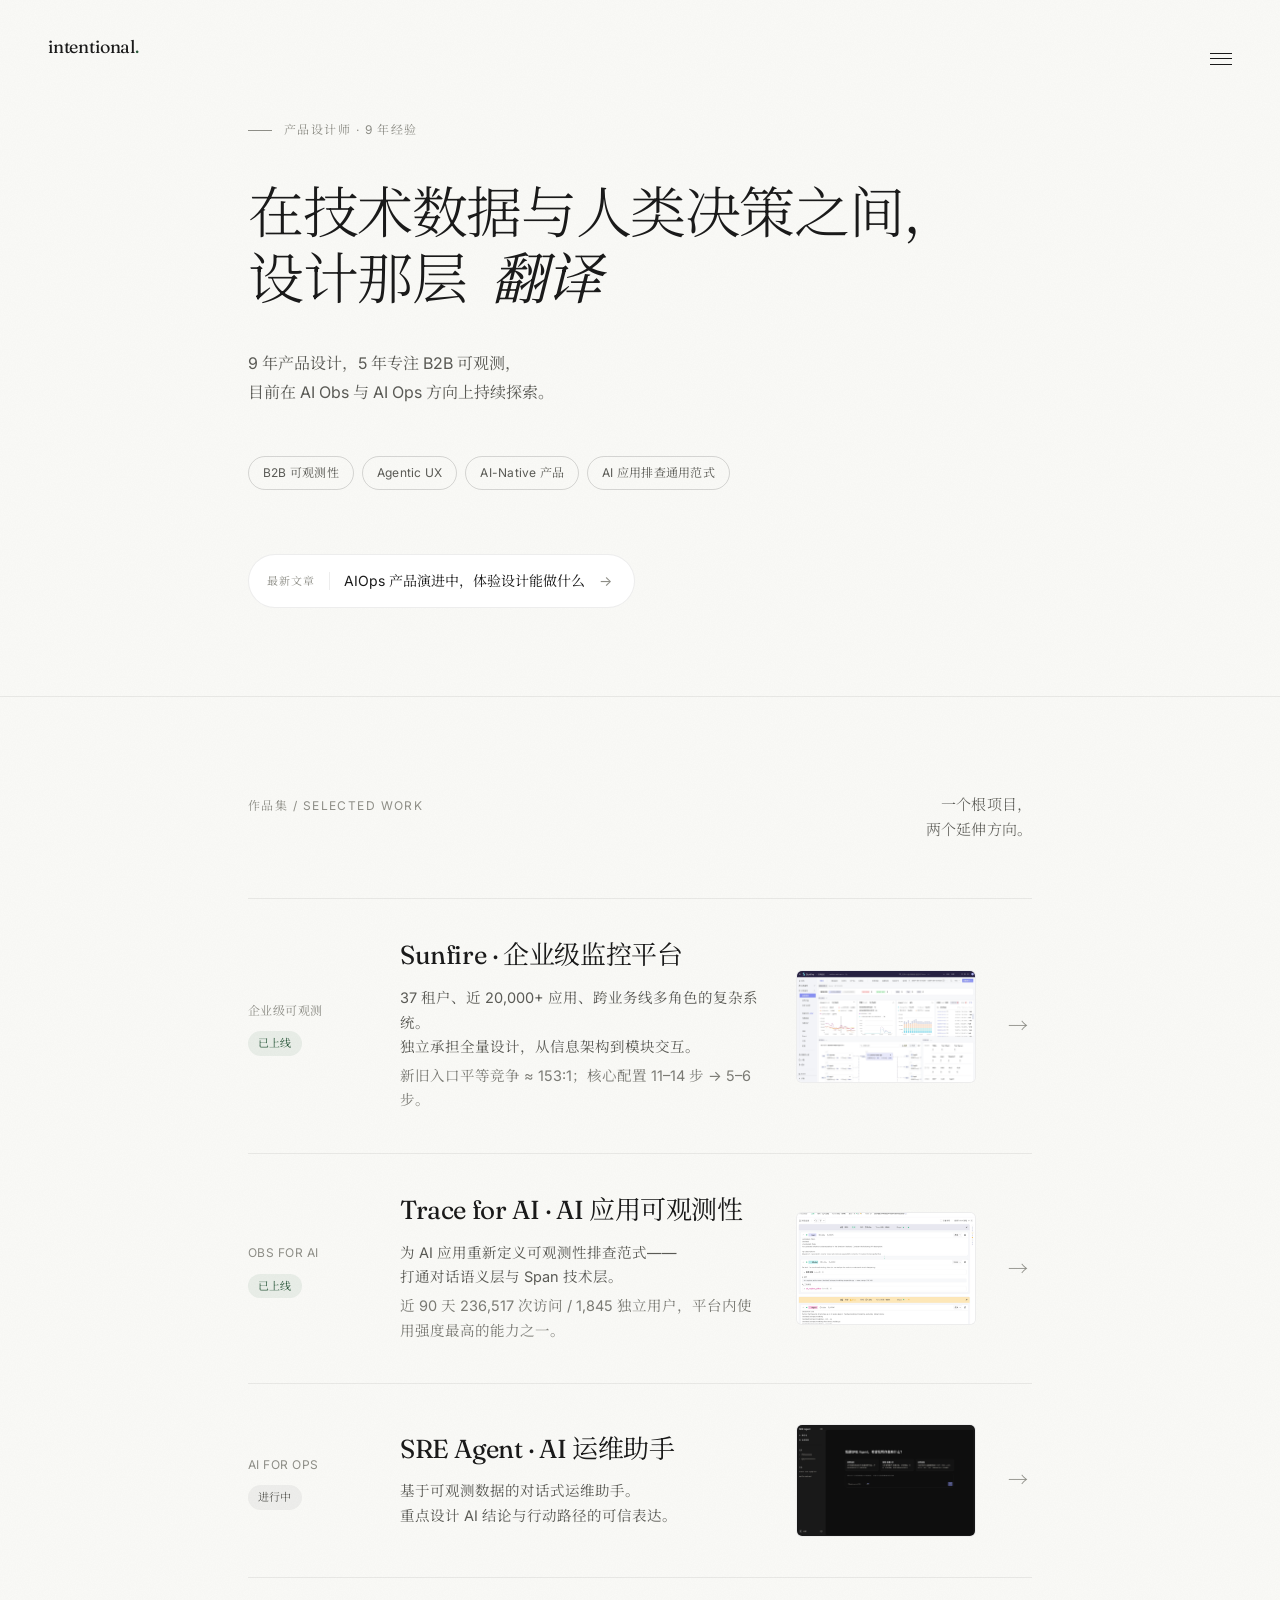
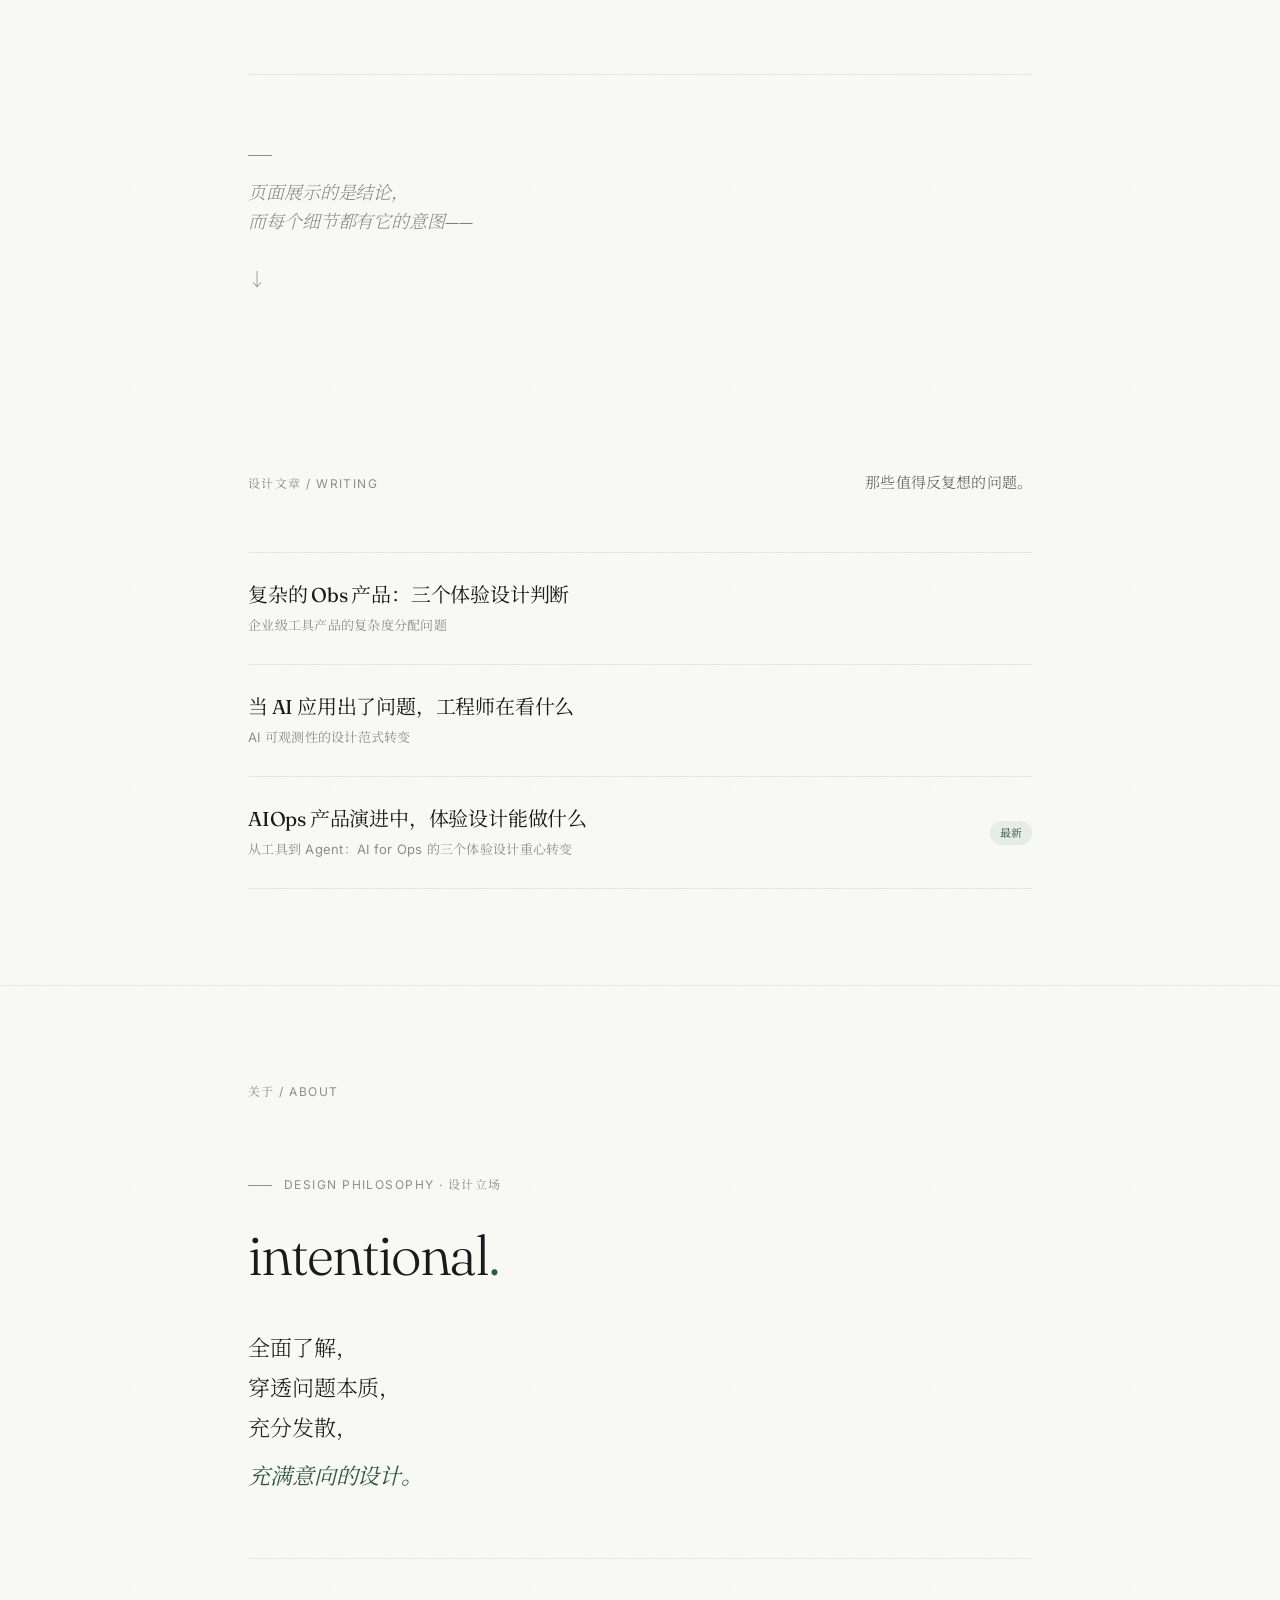
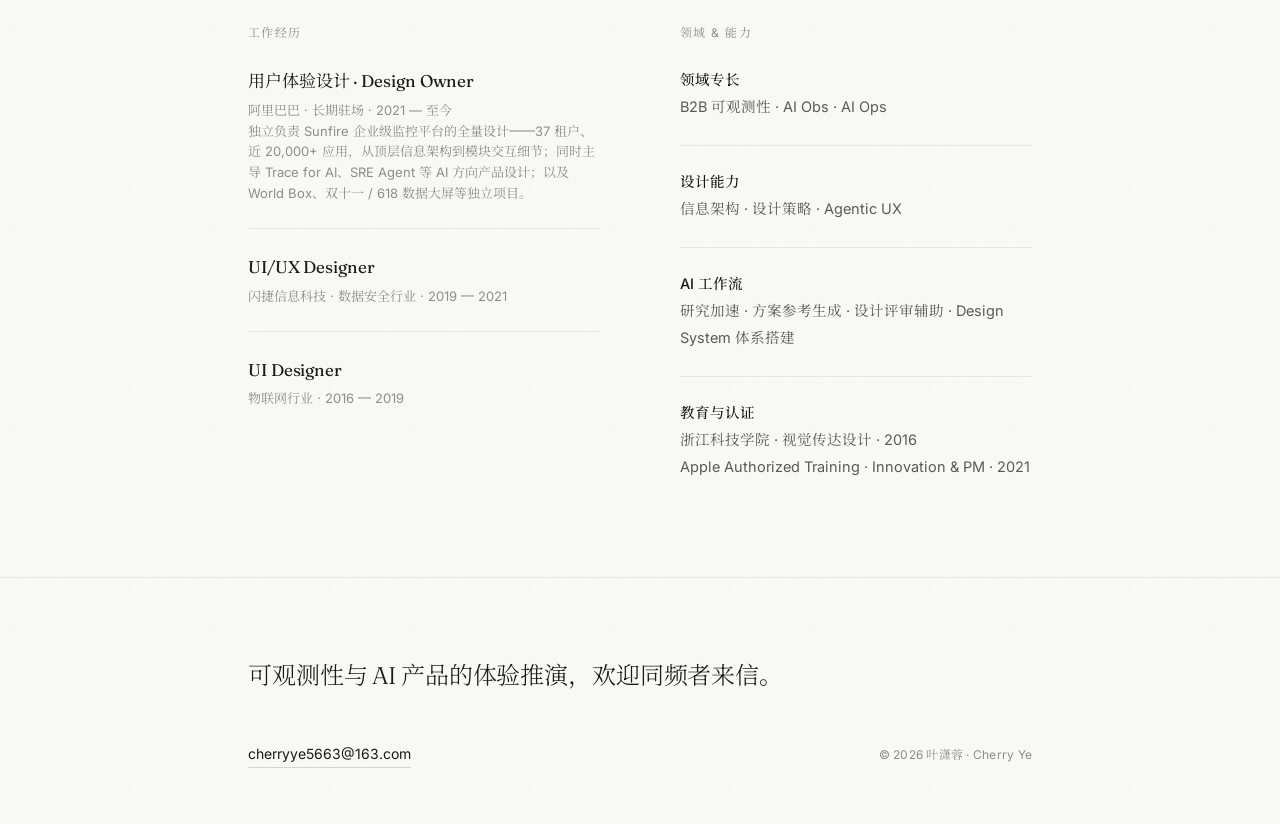
==== commit 5a5cae6e: "Add files via upload" ====
--- a/index.html
+++ b/index.html
@@ -99,7 +99,8 @@
             <h3 class="work-title">Sunfire · 企业级监控平台</h3>
             <p class="work-desc">
               37 租户、近 20,000+ 应用、跨业务线多角色的复杂系统。<br>
-              独立承担全量设计，从信息架构到模块交互。
+              独立承担全量设计，从信息架构到模块交互。<br>
+              <strong>新旧入口平等竞争 ≈ 153:1；核心配置 11–14 步 → 5–6 步。</strong>
             </p>
           </div>
           <div class="work-thumb">
@@ -117,7 +118,8 @@
             <h3 class="work-title">Trace for AI · AI 应用可观测性</h3>
             <p class="work-desc">
               为 AI 应用重新定义可观测性排查范式——<br>
-              打通对话语义层与 Span 技术层。
+              打通对话语义层与 Span 技术层。<br>
+              <strong>近 90 天 236,517 次访问 / 1,845 独立用户，平台内使用强度最高的能力之一。</strong>
             </p>
           </div>
           <div class="work-thumb">
--- a/assets/style.css
+++ b/assets/style.css
@@ -520,6 +520,13 @@
   color: var(--text-secondary);
 }
 
+.work-desc strong {
+  display: inline-block;
+  margin-top: 4px;
+  font-weight: 400;
+  color: #7a7a74;
+}
+
 .work-thumb {
   width: 100%;
   aspect-ratio: 16 / 10;
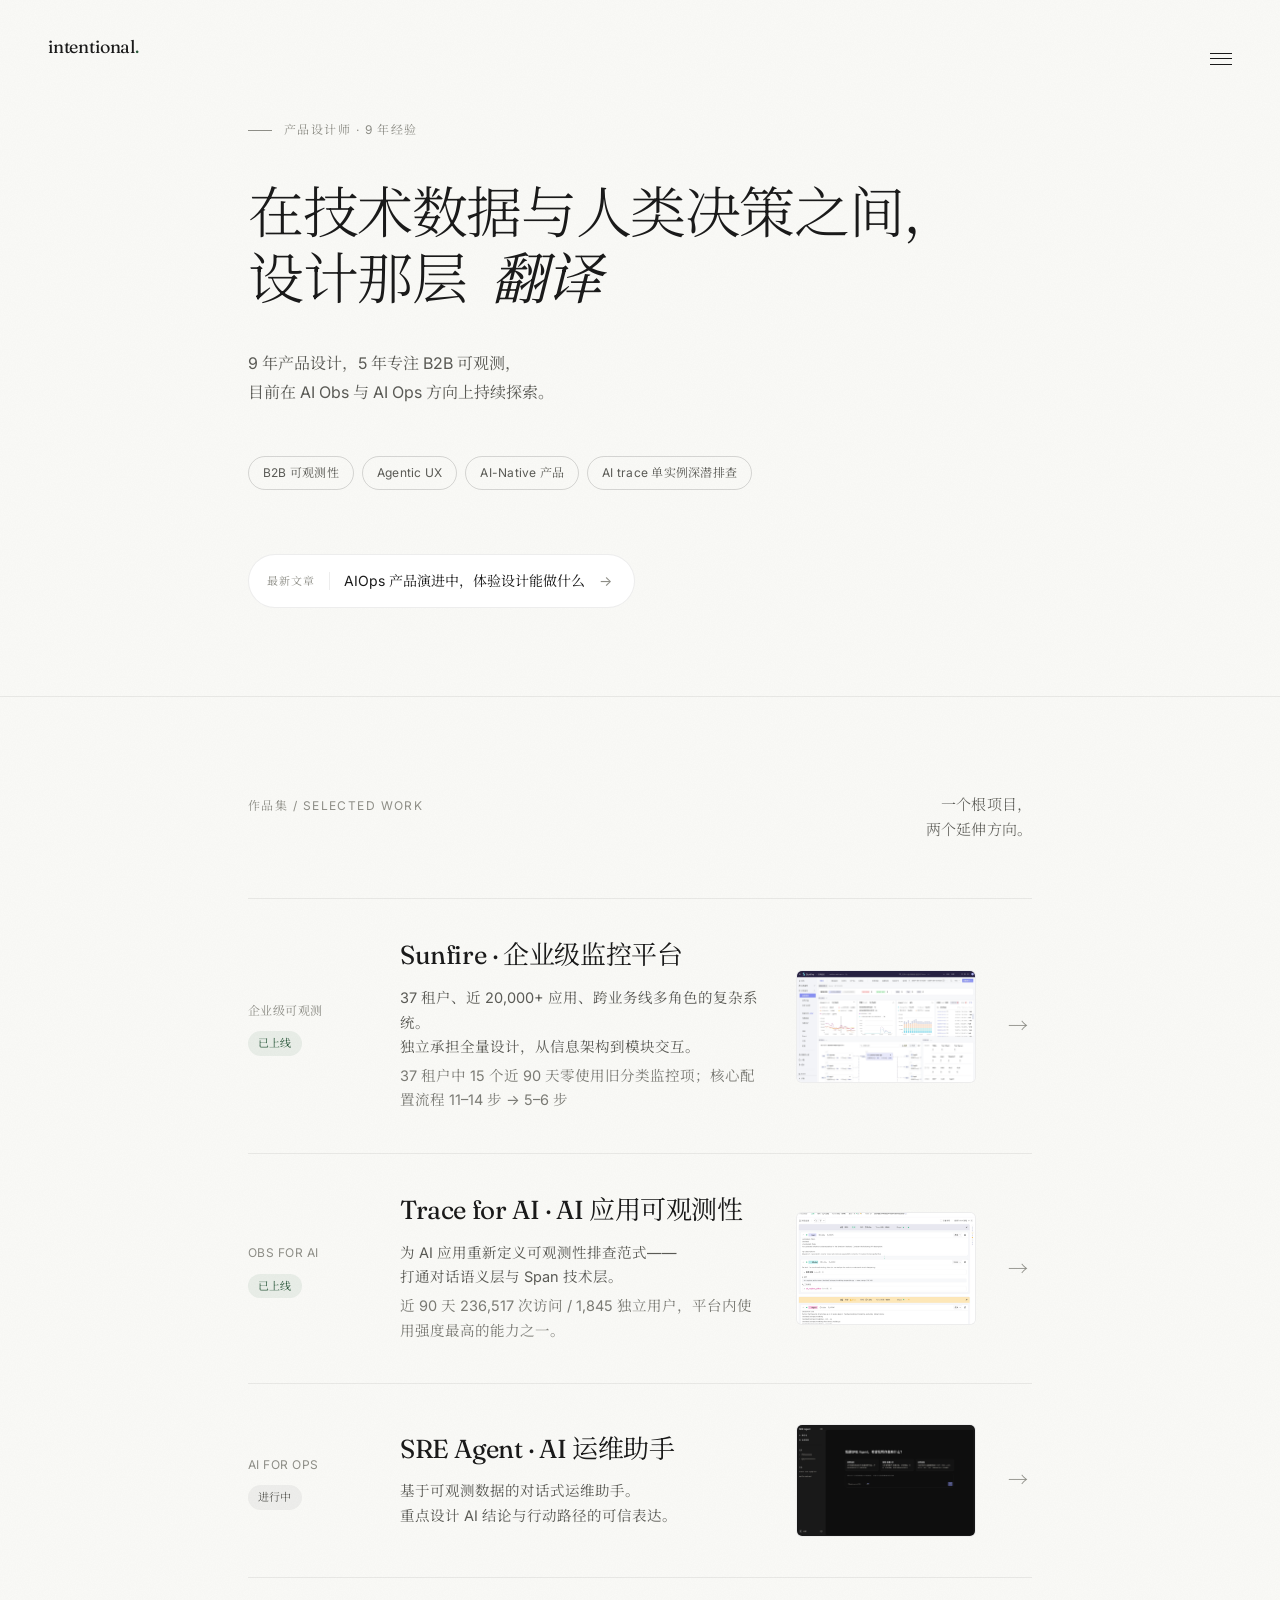
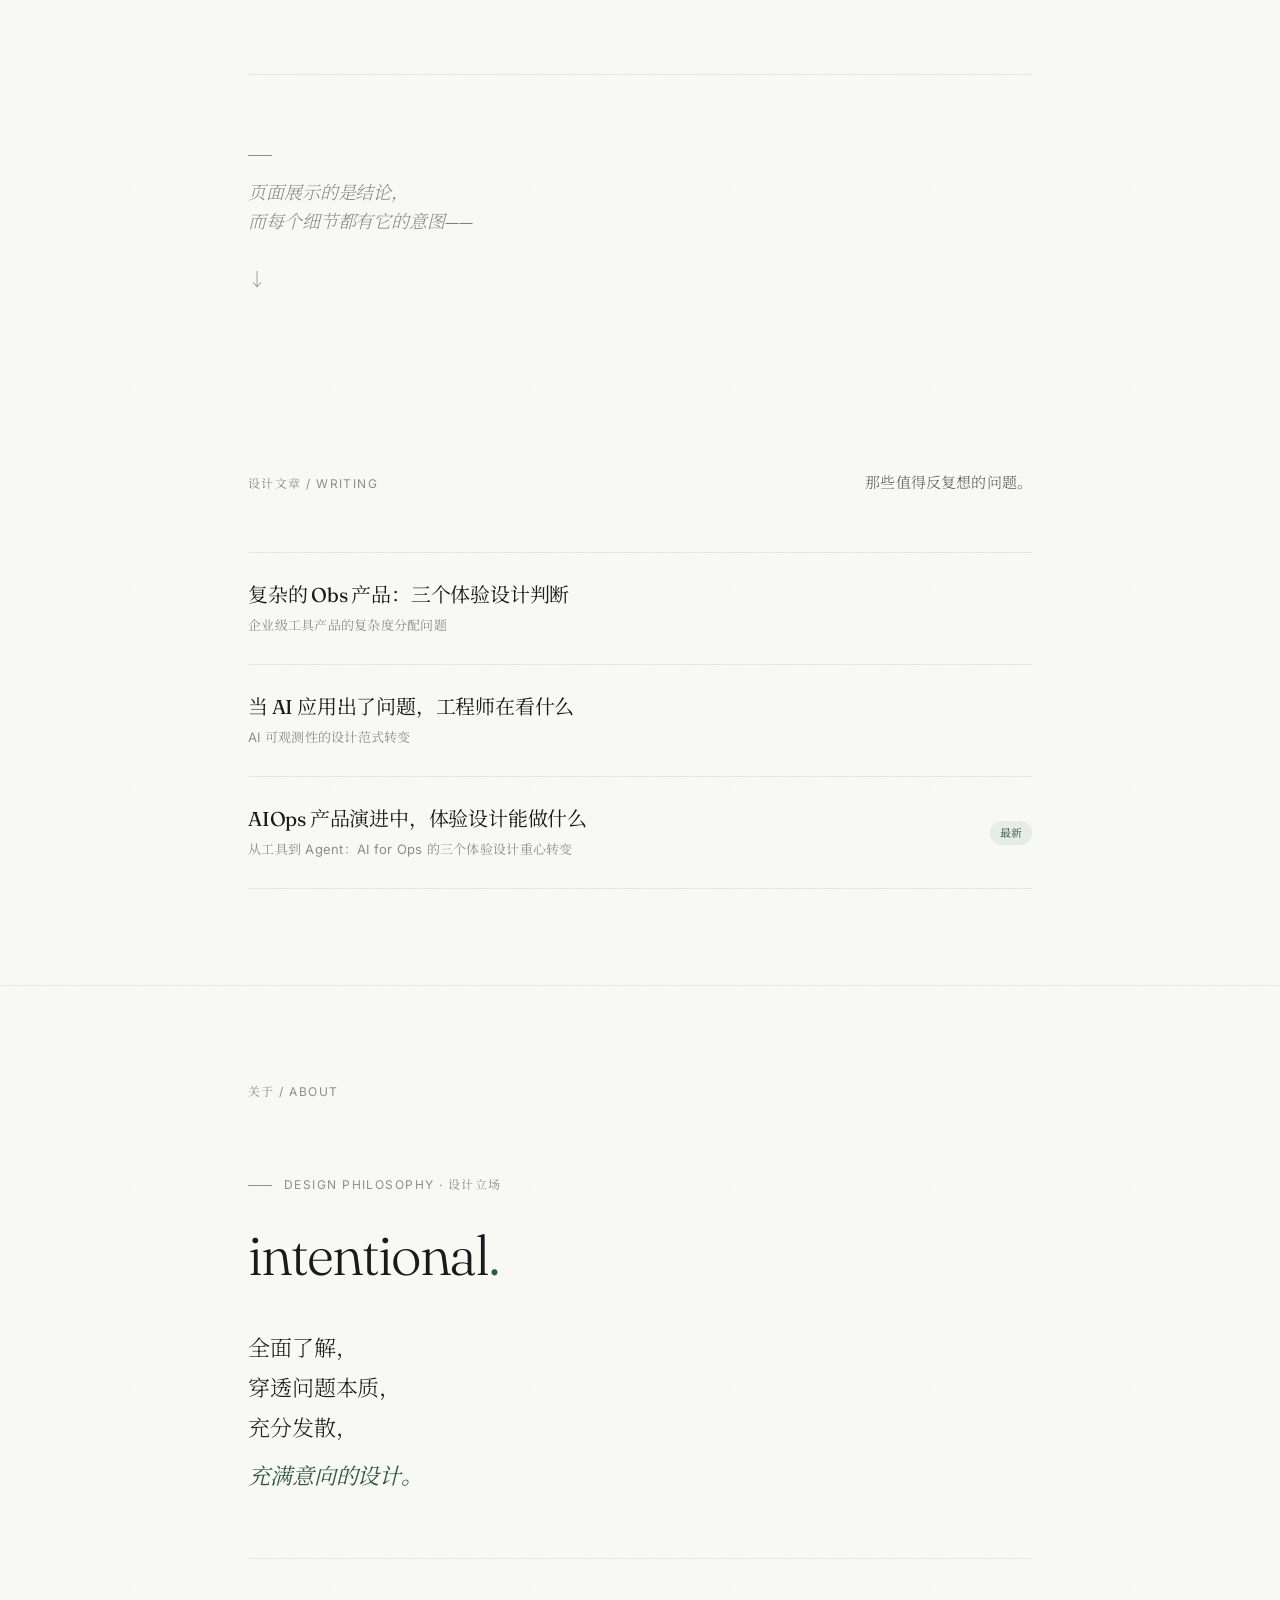
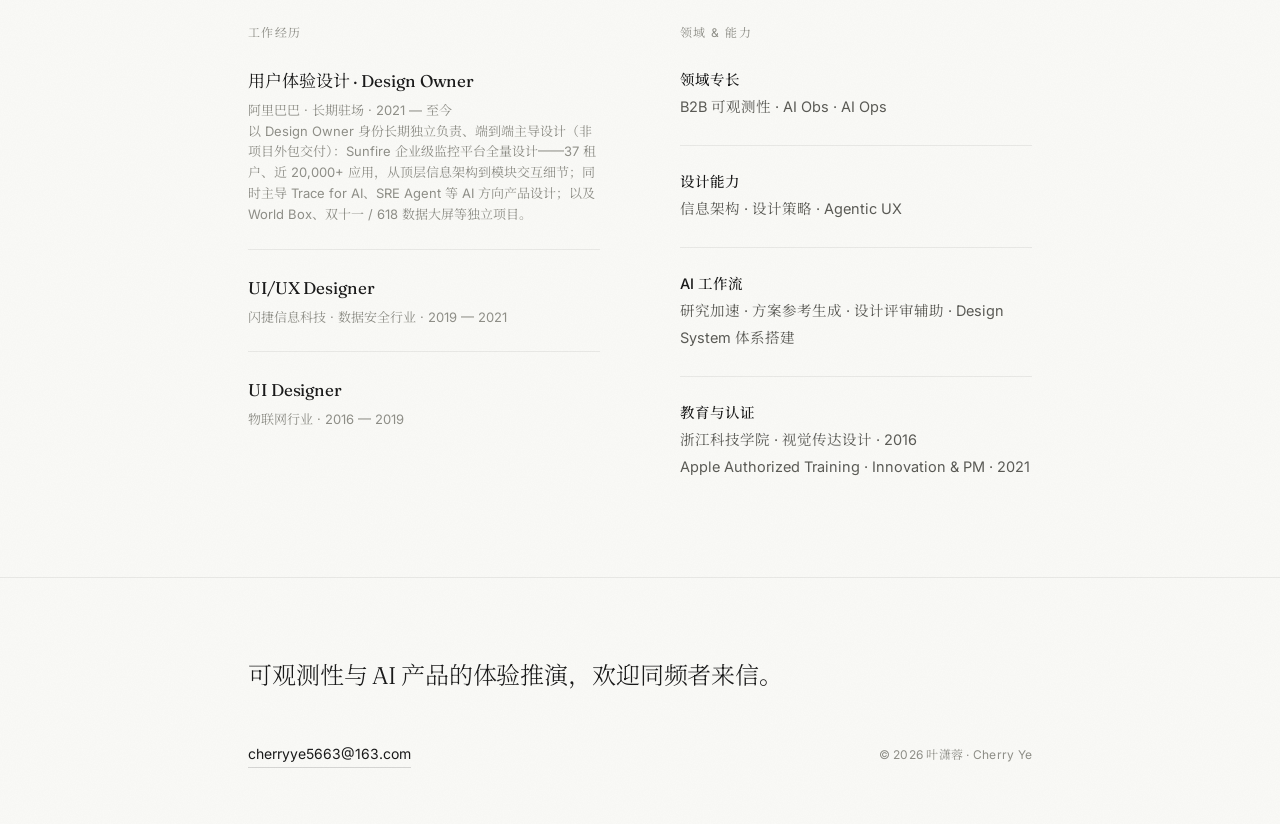
==== commit 0412313a: "Add files via upload" ====
--- a/index.html
+++ b/index.html
@@ -69,7 +69,7 @@
         <span class="tag">B2B 可观测性</span>
         <span class="tag">Agentic UX</span>
         <span class="tag">AI-Native 产品</span>
-        <span class="tag">AI 应用排查通用范式</span>
+        <span class="tag">AI trace 单实例深潜排查</span>
       </div>
 
       <a href="writing/ai-for-ops-shift.html" class="latest reveal">
@@ -100,7 +100,7 @@
             <p class="work-desc">
               37 租户、近 20,000+ 应用、跨业务线多角色的复杂系统。<br>
               独立承担全量设计，从信息架构到模块交互。<br>
-              <strong>新旧入口平等竞争 ≈ 153:1；核心配置 11–14 步 → 5–6 步。</strong>
+              <strong>37 租户中 15 个近 90 天零使用旧分类监控项；核心配置流程 11–14 步 → 5–6 步</strong>
             </p>
           </div>
           <div class="work-thumb">
@@ -224,7 +224,7 @@
 
           <div class="exp-item">
             <p class="exp-role">用户体验设计 · Design Owner</p>
-            <p class="exp-meta">阿里巴巴 · 长期驻场 · 2021 — 至今<br>独立负责 Sunfire 企业级监控平台的全量设计——37 租户、近 20,000+ 应用，从顶层信息架构到模块交互细节；同时主导 Trace for AI、SRE Agent 等 AI 方向产品设计；以及 World Box、双十一 / 618 数据大屏等独立项目。</p>
+            <p class="exp-meta">阿里巴巴 · 长期驻场 · 2021 — 至今<br>以 Design Owner 身份长期独立负责、端到端主导设计（非项目外包交付）：Sunfire 企业级监控平台全量设计——37 租户、近 20,000+ 应用，从顶层信息架构到模块交互细节；同时主导 Trace for AI、SRE Agent 等 AI 方向产品设计；以及 World Box、双十一 / 618 数据大屏等独立项目。</p>
           </div>
 
           <div class="exp-item">
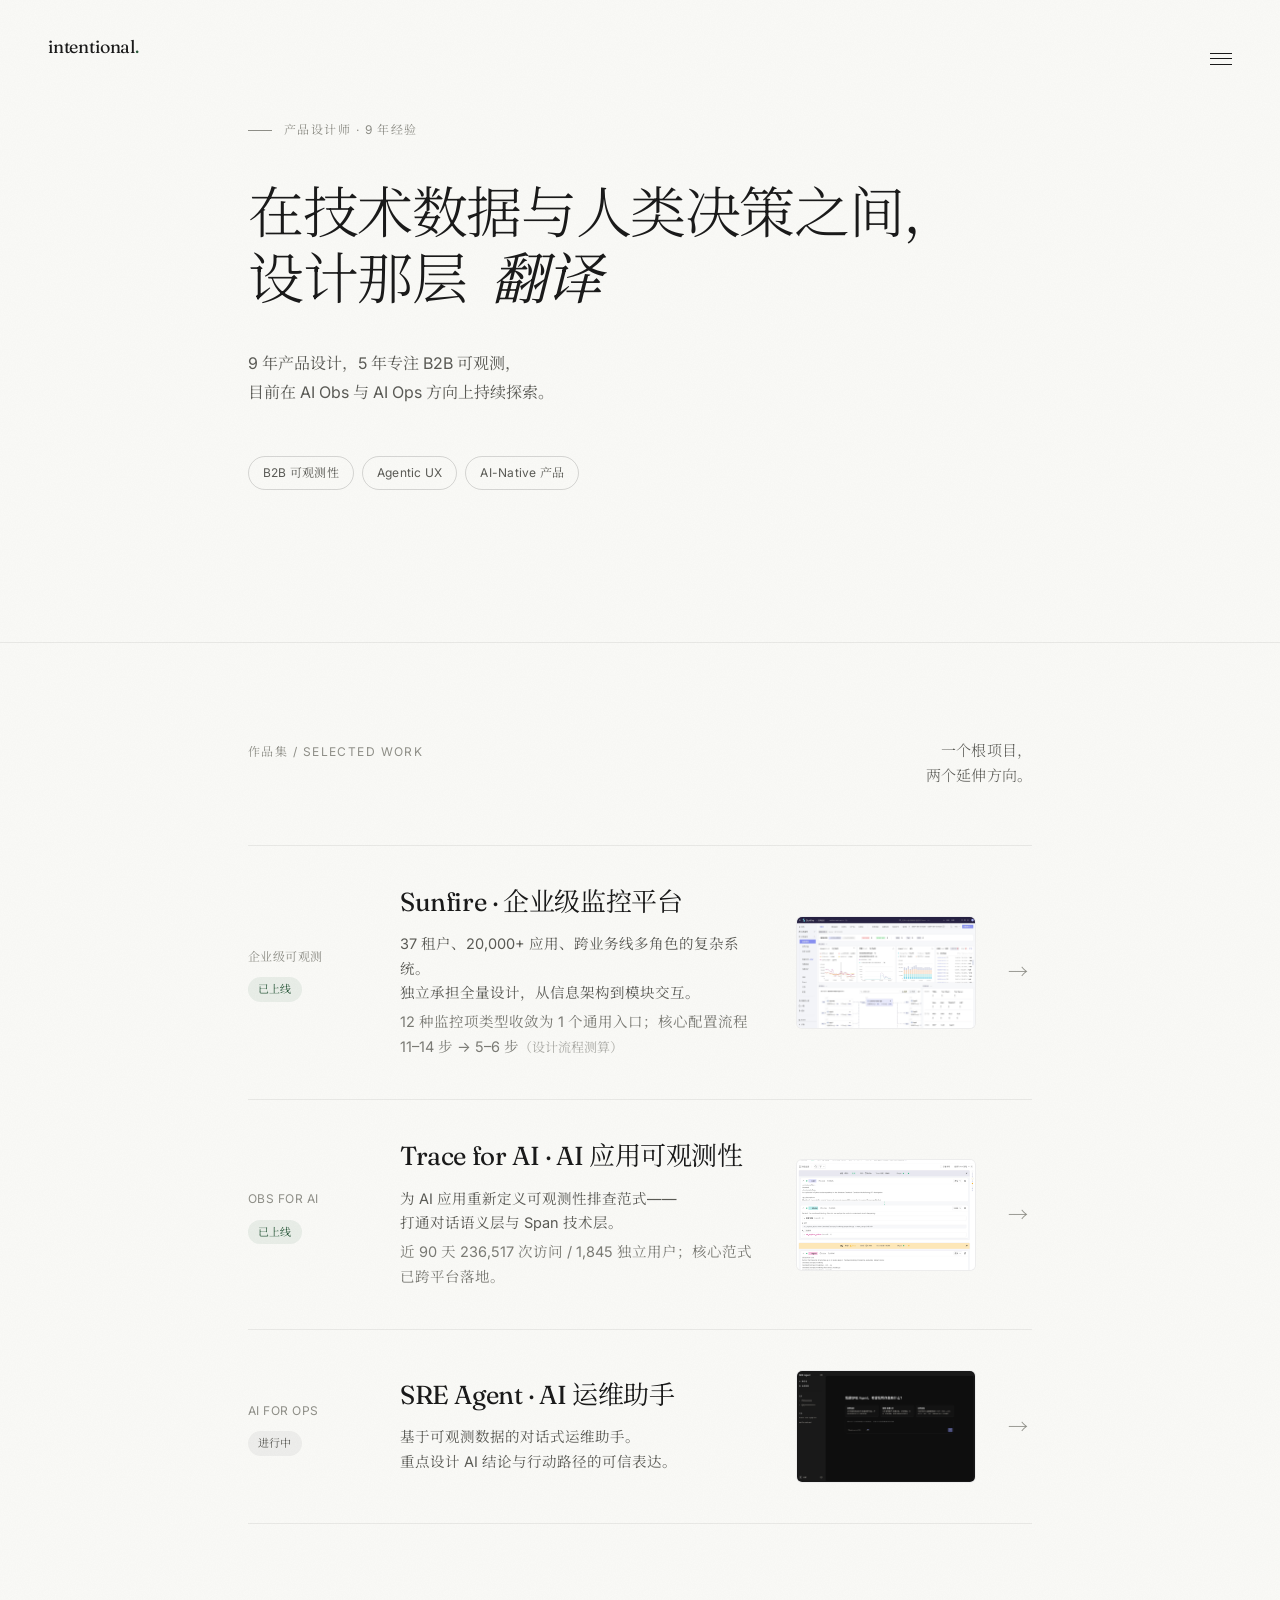
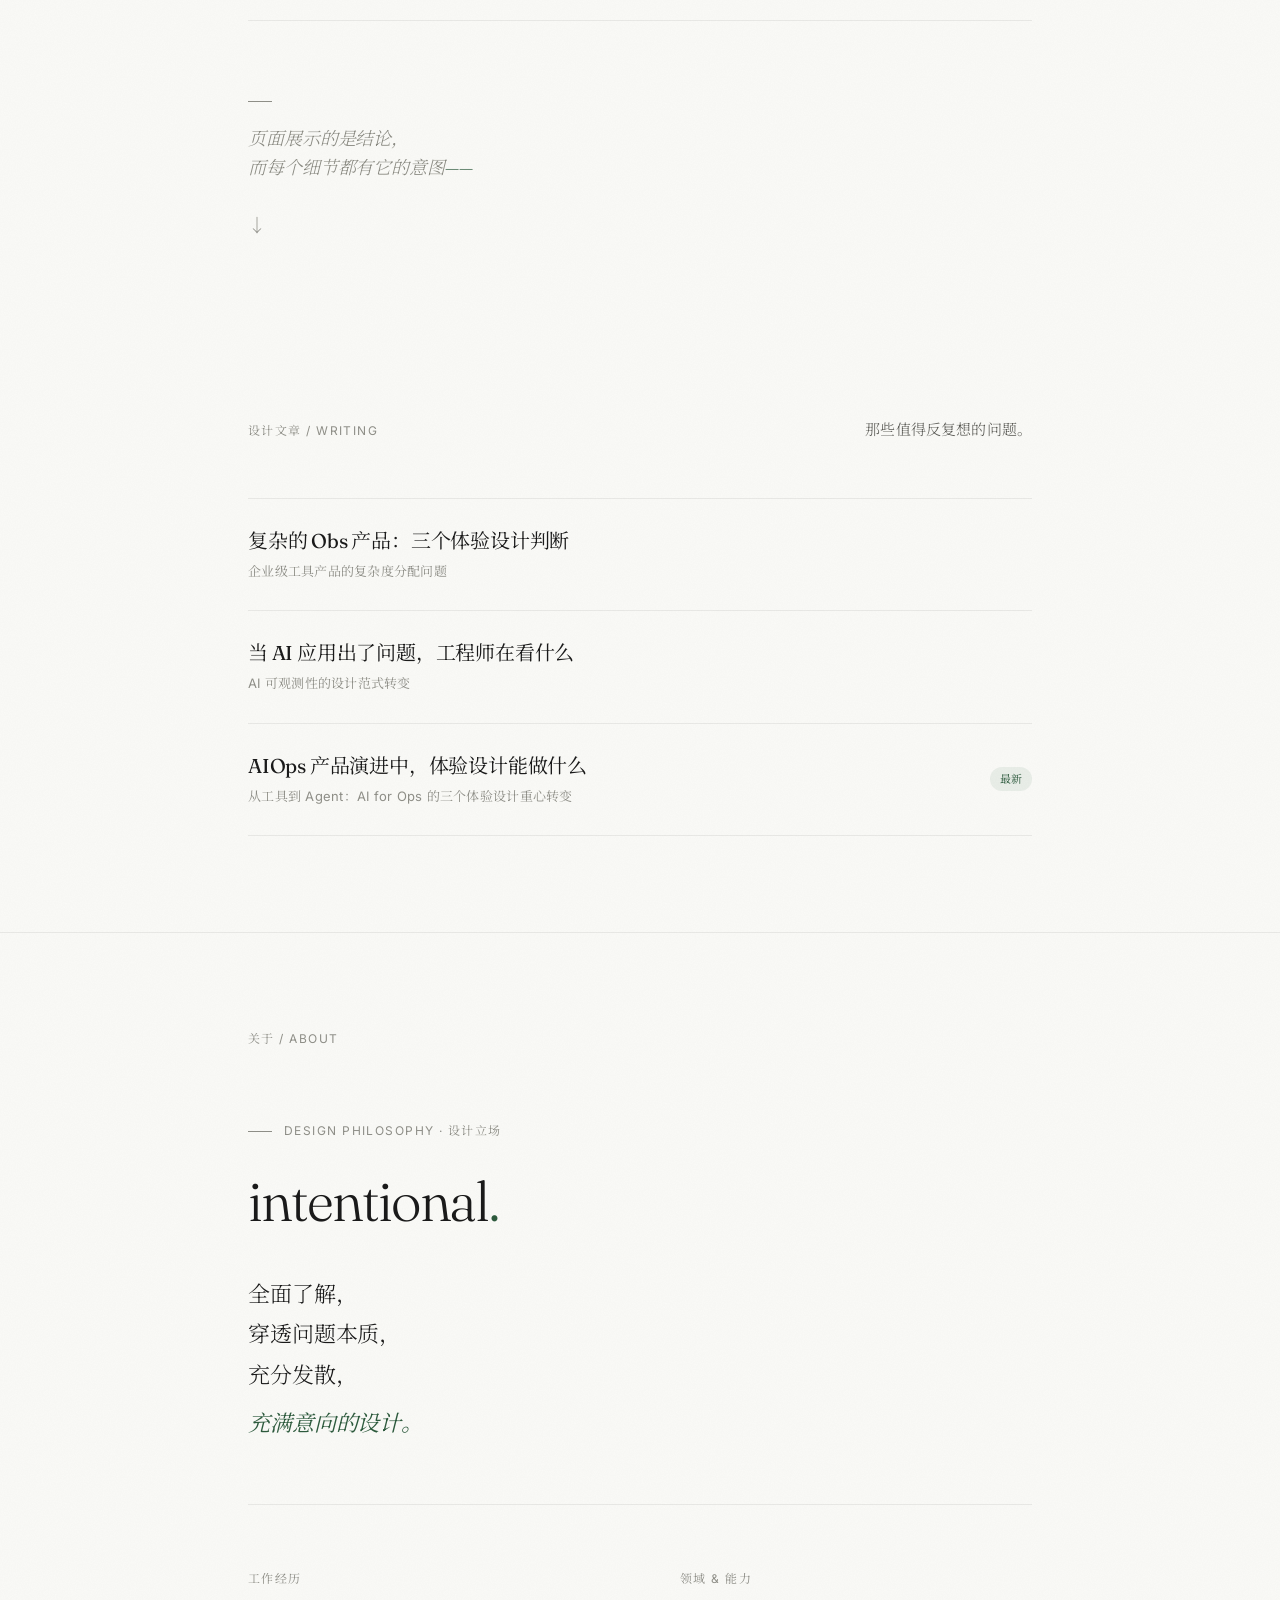
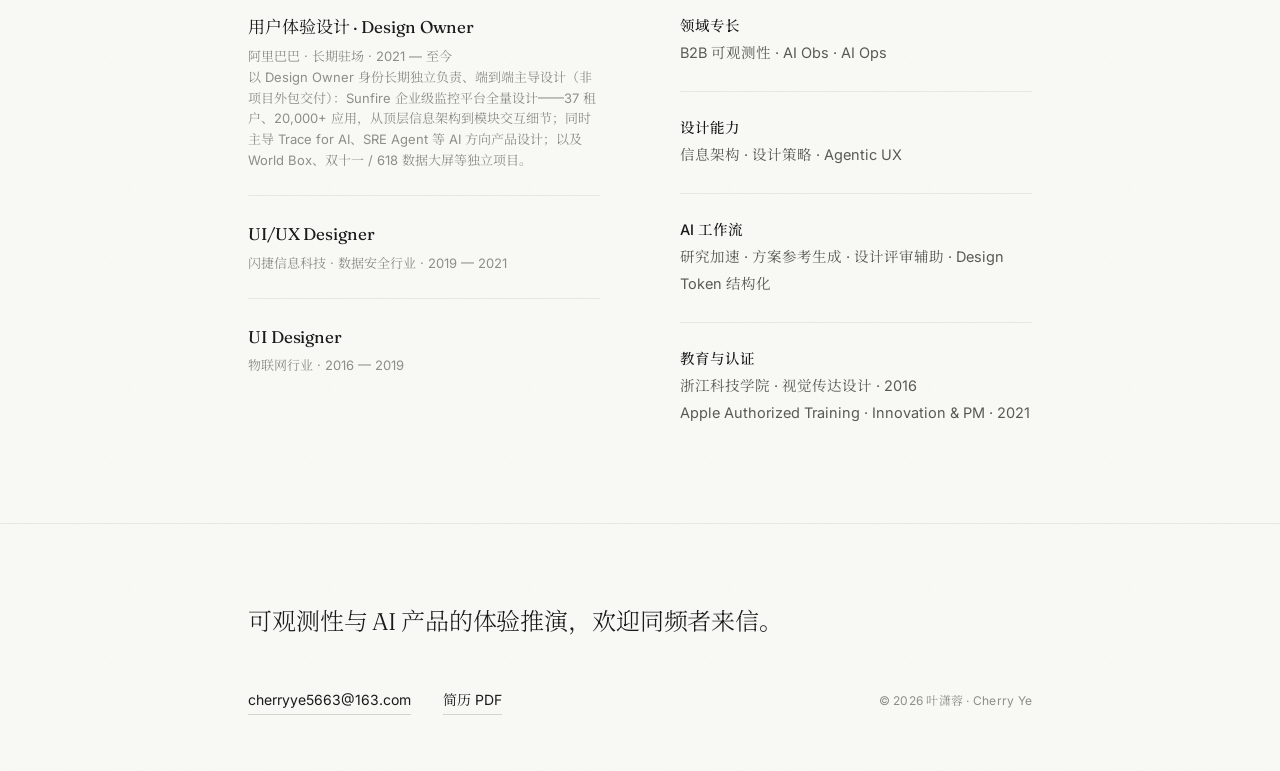
==== commit 0be04302: "Add files via upload" ====
--- a/index.html
+++ b/index.html
@@ -69,14 +69,7 @@
         <span class="tag">B2B 可观测性</span>
         <span class="tag">Agentic UX</span>
         <span class="tag">AI-Native 产品</span>
-        <span class="tag">AI trace 单实例深潜排查</span>
-      </div>
-
-      <a href="writing/ai-for-ops-shift.html" class="latest reveal">
-        <span class="latest-label">最新文章</span>
-        <span class="latest-title">AIOps 产品演进中，体验设计能做什么</span>
-        <span class="latest-arrow">→</span>
-      </a>
+      </div>
     </div>
   </header>
 
@@ -98,9 +91,9 @@
           <div class="work-content">
             <h3 class="work-title">Sunfire · 企业级监控平台</h3>
             <p class="work-desc">
-              37 租户、近 20,000+ 应用、跨业务线多角色的复杂系统。<br>
+              37 租户、20,000+ 应用、跨业务线多角色的复杂系统。<br>
               独立承担全量设计，从信息架构到模块交互。<br>
-              <strong>37 租户中 15 个近 90 天零使用旧分类监控项；核心配置流程 11–14 步 → 5–6 步</strong>
+              <strong>12 种监控项类型收敛为 1 个通用入口；核心配置流程 11–14 步 → 5–6 步<span class="metric-note">（设计流程测算）</span></strong>
             </p>
           </div>
           <div class="work-thumb">
@@ -119,7 +112,7 @@
             <p class="work-desc">
               为 AI 应用重新定义可观测性排查范式——<br>
               打通对话语义层与 Span 技术层。<br>
-              <strong>近 90 天 236,517 次访问 / 1,845 独立用户，平台内使用强度最高的能力之一。</strong>
+              <strong>近 90 天 236,517 次访问 / 1,845 独立用户；核心范式已跨平台落地。</strong>
             </p>
           </div>
           <div class="work-thumb">
@@ -224,7 +217,7 @@
 
           <div class="exp-item">
             <p class="exp-role">用户体验设计 · Design Owner</p>
-            <p class="exp-meta">阿里巴巴 · 长期驻场 · 2021 — 至今<br>以 Design Owner 身份长期独立负责、端到端主导设计（非项目外包交付）：Sunfire 企业级监控平台全量设计——37 租户、近 20,000+ 应用，从顶层信息架构到模块交互细节；同时主导 Trace for AI、SRE Agent 等 AI 方向产品设计；以及 World Box、双十一 / 618 数据大屏等独立项目。</p>
+            <p class="exp-meta">阿里巴巴 · 长期驻场 · 2021 — 至今<br>以 Design Owner 身份长期独立负责、端到端主导设计（非项目外包交付）：Sunfire 企业级监控平台全量设计——37 租户、20,000+ 应用，从顶层信息架构到模块交互细节；同时主导 Trace for AI、SRE Agent 等 AI 方向产品设计；以及 World Box、双十一 / 618 数据大屏等独立项目。</p>
           </div>
 
           <div class="exp-item">
@@ -252,7 +245,7 @@
           <div class="skills-divider"></div>
           <p class="skills-text">
             <strong>AI 工作流</strong><br>
-            研究加速 · 方案参考生成 · 设计评审辅助 · Design System 体系搭建
+            研究加速 · 方案参考生成 · 设计评审辅助 · Design Token 结构化
           </p>
           <div class="skills-divider"></div>
           <p class="skills-text">
@@ -276,6 +269,7 @@
       <div class="footer-row">
         <div class="footer-contact">
           <a href="mailto:cherryye5663@163.com">cherryye5663@163.com</a>
+          <a href="assets/cherry-ye-resume.pdf" target="_blank" rel="noopener">简历 PDF</a>
         </div>
         <p class="footer-note">© 2026 叶潇蓉 · Cherry Ye</p>
       </div>
--- a/assets/style.css
+++ b/assets/style.css
@@ -2121,3 +2121,10 @@
   .latest { flex-wrap: wrap; }
   .latest-label { border-right: none; padding-right: 0; }
 }
+
+/* 指标口径标注：区分设计测算与线上遥测 */
+.metric-note {
+  font-weight: 400;
+  opacity: 0.6;
+  font-size: 0.9em;
+}
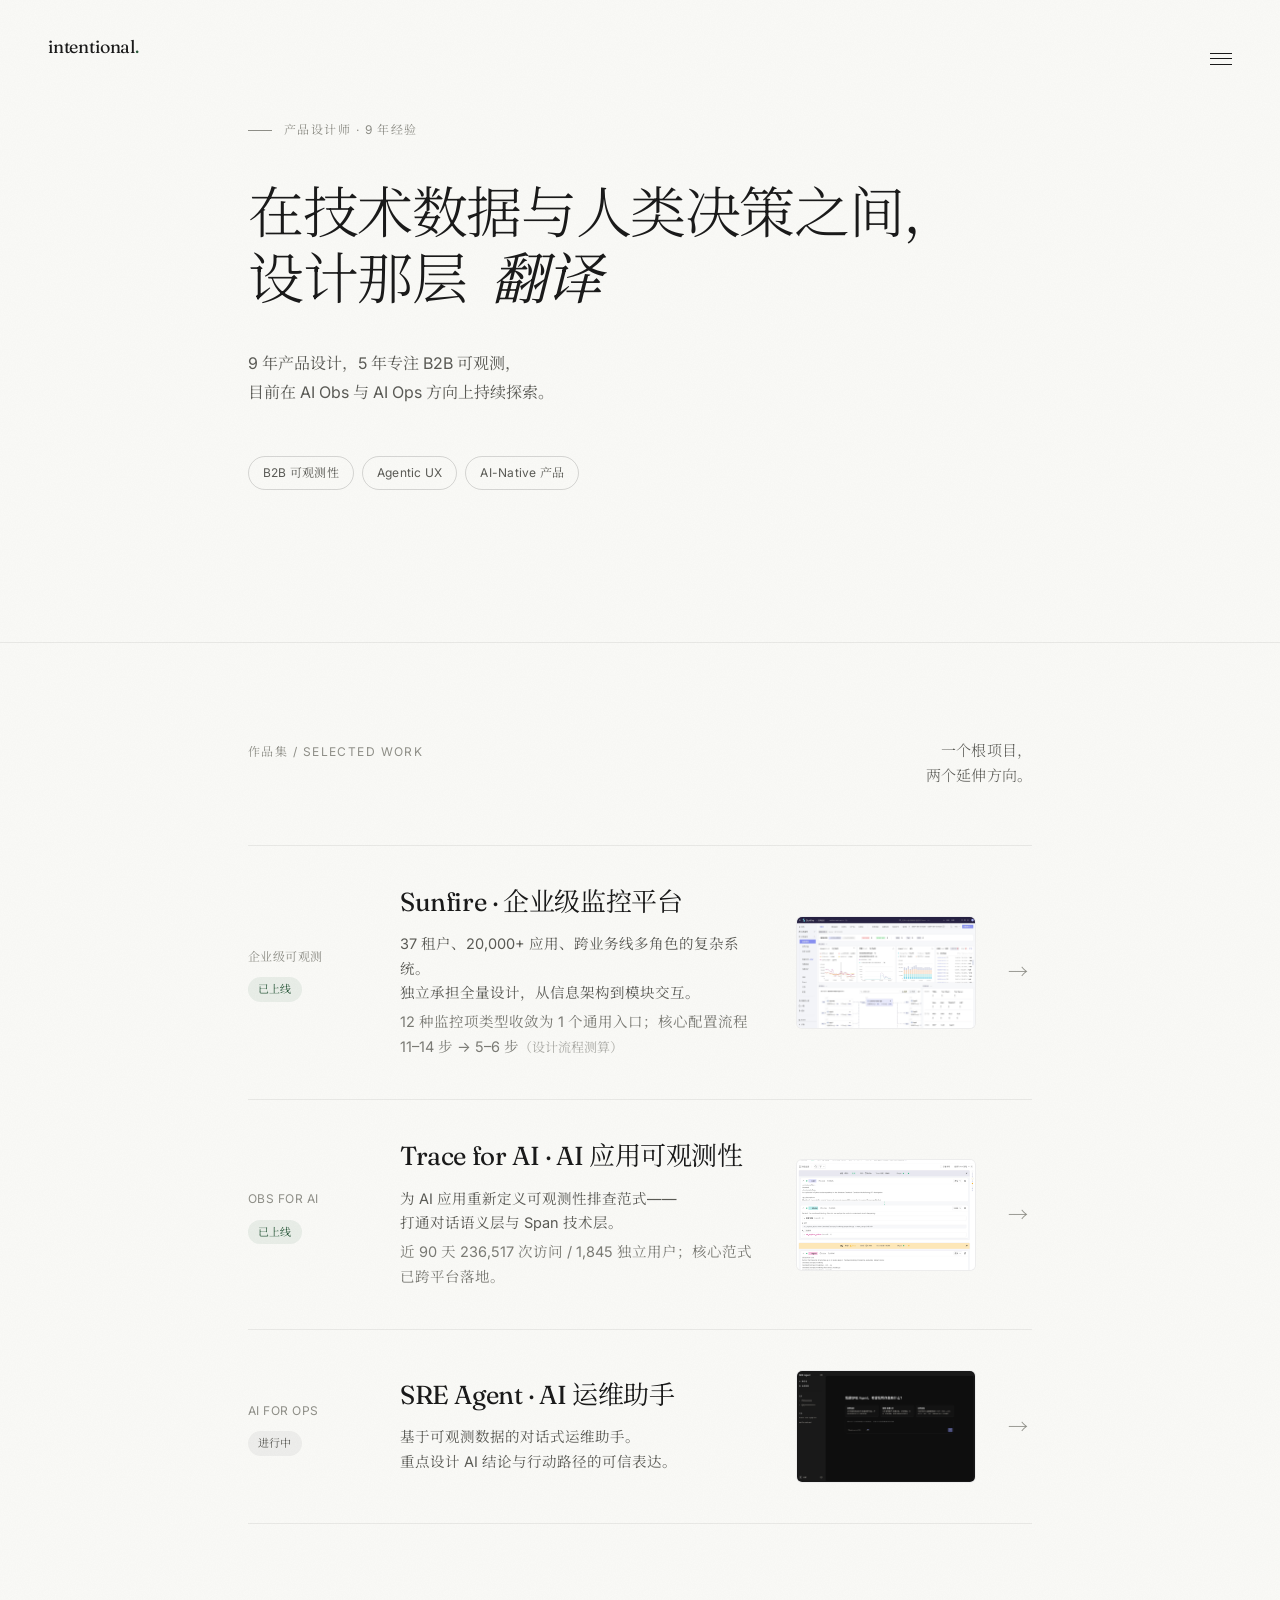
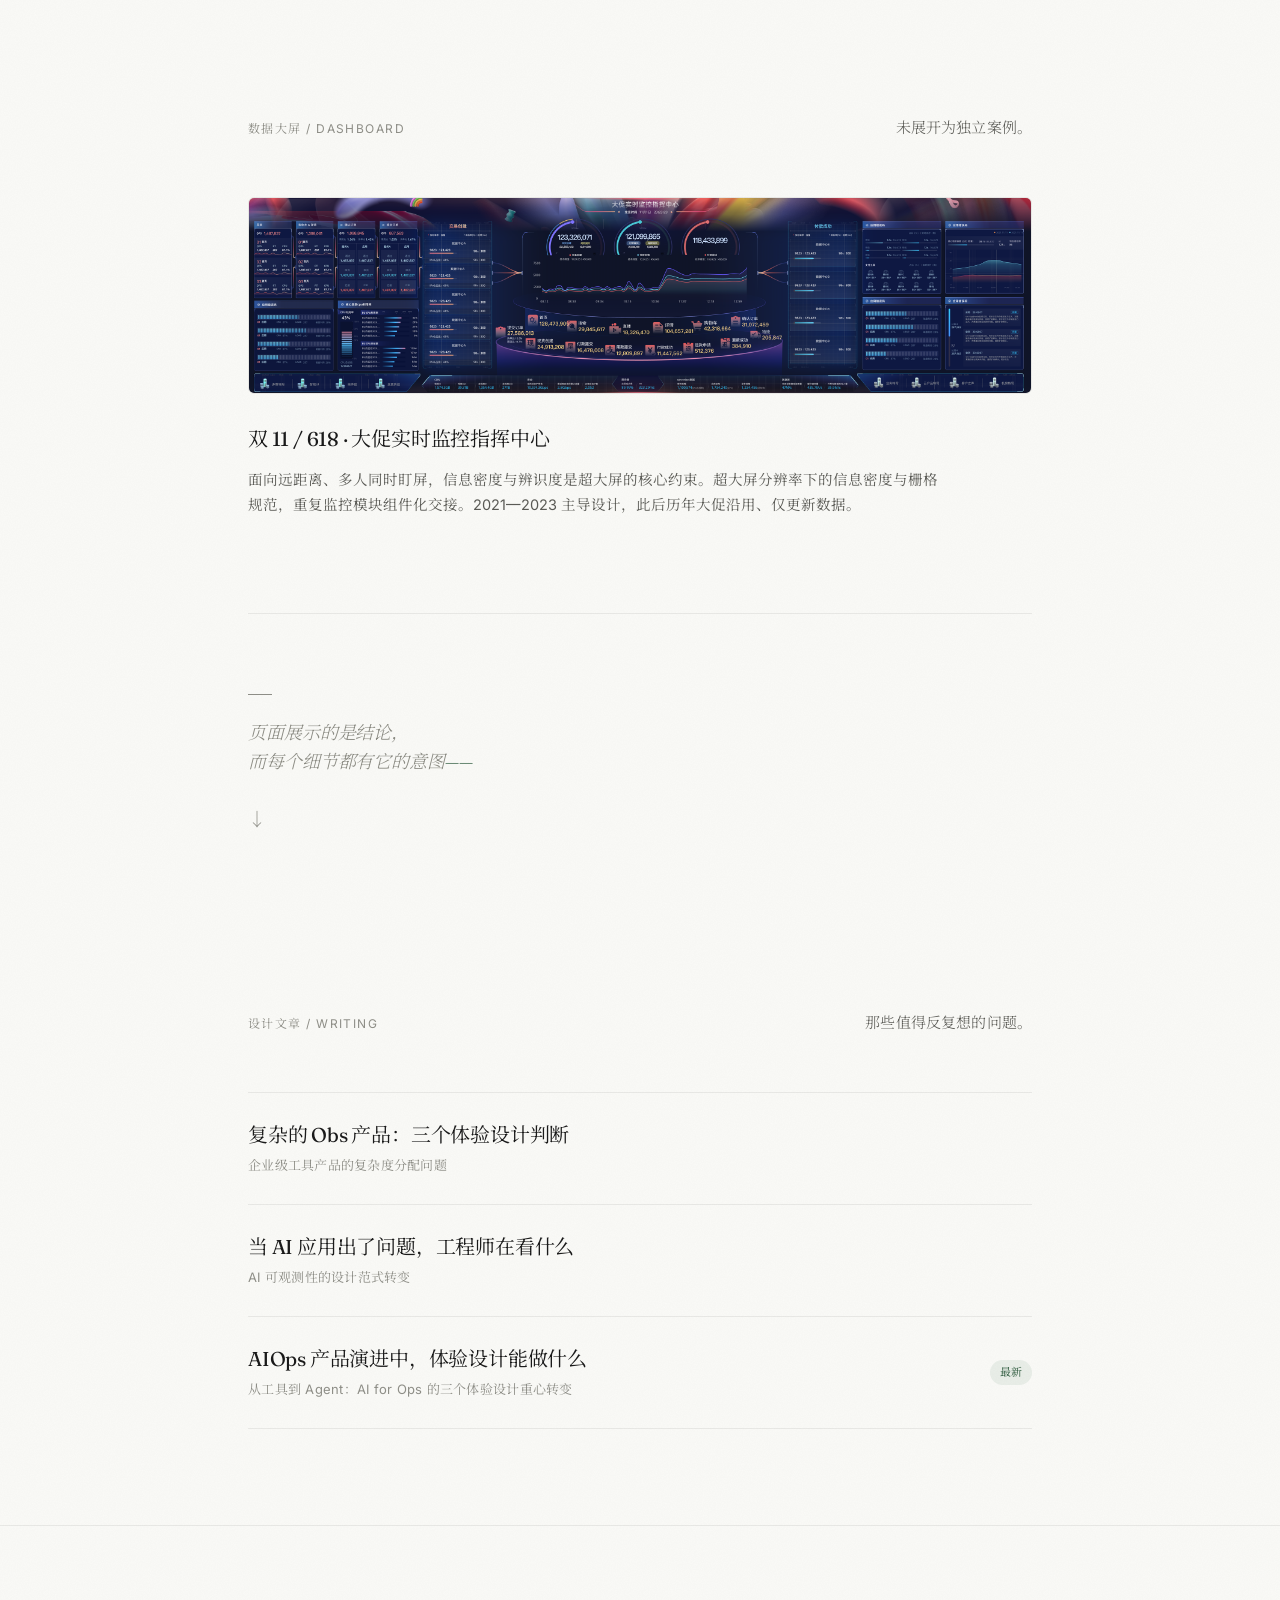
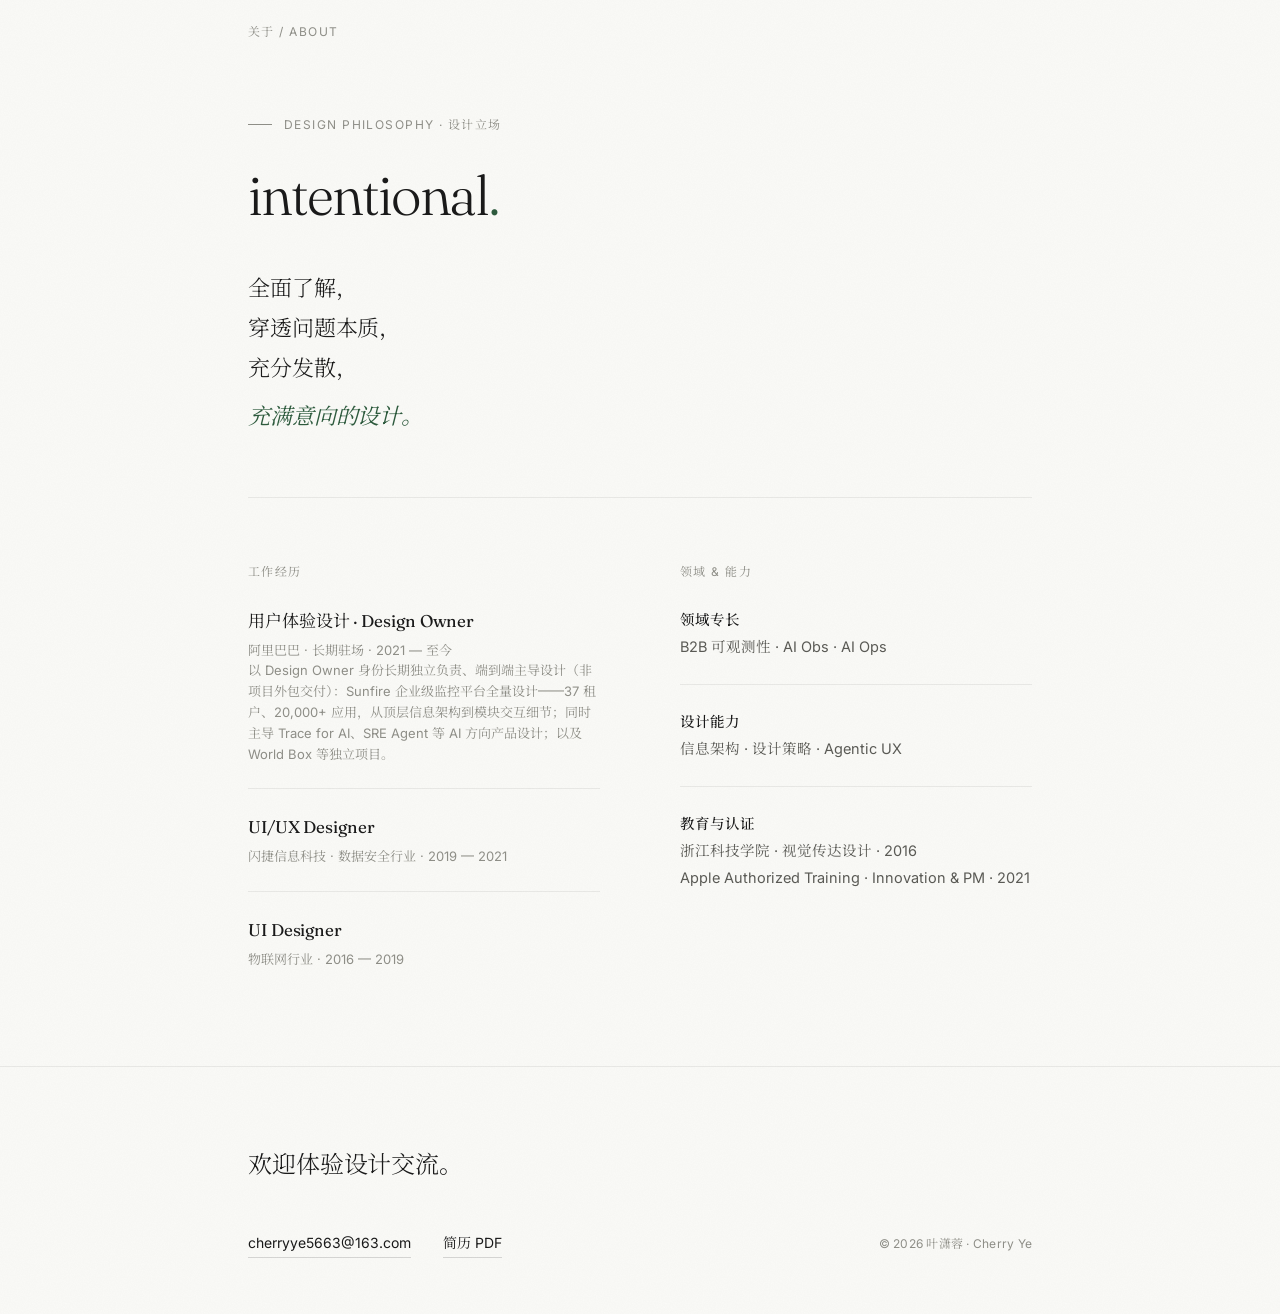
==== commit 802747e8: "Add files via upload" ====
--- a/index.html
+++ b/index.html
@@ -12,7 +12,7 @@
   <!-- Navigation -->
   <nav class="nav" id="nav">
     <div class="container nav-inner">
-      <a href="#top" class="nav-logo">
+      <a href="./" class="nav-logo" data-scroll-top>
         <span class="nav-logo-en">intentional<span class="accent-dot">.</span></span>
         <span class="nav-logo-zh">充满意向的设计</span>
       </a>
@@ -30,7 +30,7 @@
 
     <div class="menu-center">
       <div class="menu-items">
-        <a href="#top" class="menu-item">
+        <a href="./" class="menu-item" data-scroll-top>
           <span class="menu-zh">首页</span>
           <span class="menu-en">Home</span>
         </a>
@@ -139,6 +139,25 @@
           <span class="work-arrow">→</span>
         </a>
 
+      </div>
+    </div>
+  </section>
+
+  <!-- Other work · 其他项目 -->
+  <section class="section" id="more-work">
+    <div class="container">
+      <div class="section-header">
+        <p class="section-label">数据大屏 / Dashboard</p>
+        <p class="section-intro">未展开为独立案例。</p>
+      </div>
+
+      <figure class="work-figure work-figure-wide bigscreen-figure reveal">
+        <img src="assets/images/work/bigscreen-1111.png" alt="大促实时监控指挥中心数据大屏：交易创建、付款成功等核心链路实时指标，数据中心分区，应用错误码分布，呈现超大屏下的信息密度与栅格组织" loading="lazy">
+      </figure>
+
+      <div class="bigscreen-cap reveal">
+        <h3 class="cap-title">双 11 / 618 · 大促实时监控指挥中心</h3>
+        <p class="cap-desc">面向远距离、多人同时盯屏，信息密度与辨识度是超大屏的核心约束。超大屏分辨率下的信息密度与栅格规范，重复监控模块组件化交接。2021—2023 主导设计，此后历年大促沿用、仅更新数据。</p>
       </div>
     </div>
   </section>
@@ -217,7 +236,7 @@
 
           <div class="exp-item">
             <p class="exp-role">用户体验设计 · Design Owner</p>
-            <p class="exp-meta">阿里巴巴 · 长期驻场 · 2021 — 至今<br>以 Design Owner 身份长期独立负责、端到端主导设计（非项目外包交付）：Sunfire 企业级监控平台全量设计——37 租户、20,000+ 应用，从顶层信息架构到模块交互细节；同时主导 Trace for AI、SRE Agent 等 AI 方向产品设计；以及 World Box、双十一 / 618 数据大屏等独立项目。</p>
+            <p class="exp-meta">阿里巴巴 · 长期驻场 · 2021 — 至今<br>以 Design Owner 身份长期独立负责、端到端主导设计（非项目外包交付）：Sunfire 企业级监控平台全量设计——37 租户、20,000+ 应用，从顶层信息架构到模块交互细节；同时主导 Trace for AI、SRE Agent 等 AI 方向产品设计；以及 World Box 等独立项目。</p>
           </div>
 
           <div class="exp-item">
@@ -244,11 +263,6 @@
           </p>
           <div class="skills-divider"></div>
           <p class="skills-text">
-            <strong>AI 工作流</strong><br>
-            研究加速 · 方案参考生成 · 设计评审辅助 · Design Token 结构化
-          </p>
-          <div class="skills-divider"></div>
-          <p class="skills-text">
             <strong>教育与认证</strong><br>
             浙江科技学院 · 视觉传达设计 · 2016<br>
             Apple Authorized Training · Innovation & PM · 2021
@@ -263,7 +277,7 @@
   <footer class="footer">
     <div class="container">
       <p class="footer-pitch reveal">
-        可观测性与 AI 产品的体验推演，欢迎同频者来信。
+        欢迎体验设计交流。
       </p>
 
       <div class="footer-row">
@@ -310,6 +324,15 @@
       item.addEventListener('click', () => {
         // Wait a tick for the anchor navigation, then close
         setTimeout(closeMenu, 100);
+      });
+    });
+
+    // Scroll-to-top links (nav logo + Home): smooth scroll, no #top tail in URL
+    document.querySelectorAll('[data-scroll-top]').forEach(el => {
+      el.addEventListener('click', (e) => {
+        e.preventDefault();
+        window.scrollTo({ top: 0, behavior: 'smooth' });
+        closeMenu();
       });
     });
 
--- a/assets/style.css
+++ b/assets/style.css
@@ -934,6 +934,48 @@
   max-width: 680px;
 }
 
+/* === Stage status line (work hero) === */
+.article-status-line {
+  font-family: var(--sans);
+  font-size: 13px;
+  line-height: 1.7;
+  color: var(--text-tertiary);
+  letter-spacing: 0.01em;
+  margin-top: -24px;
+  margin-bottom: 44px;
+  max-width: 680px;
+}
+.article-status-line .status-done,
+.article-status-line .status-wip {
+  font-weight: 500;
+  color: var(--text-secondary);
+  margin-right: 7px;
+}
+.article-status-line .status-done::before {
+  content: "";
+  display: inline-block;
+  width: 5px;
+  height: 5px;
+  border-radius: 50%;
+  background: var(--accent);
+  margin-right: 7px;
+  vertical-align: middle;
+}
+.article-status-line .status-wip::before {
+  content: "";
+  display: inline-block;
+  width: 5px;
+  height: 5px;
+  border-radius: 50%;
+  border: 1px solid var(--border-strong);
+  margin-right: 7px;
+  vertical-align: middle;
+}
+.article-status-line .status-sep {
+  color: var(--border-strong);
+  margin: 0 6px;
+}
+
 /* === Byline === */
 .article-byline {
   display: flex;
@@ -1669,10 +1711,7 @@
   height: auto;
   border-radius: 0;
   border: none;
-  box-shadow:
-    0 1px 2px rgba(26, 26, 26, 0.04),
-    0 8px 24px rgba(26, 26, 26, 0.06),
-    0 24px 56px rgba(26, 26, 26, 0.04);
+  box-shadow: none;
 }
 
 /* === Work figure clean: 无阴影、无背景，融进文案的图（用于信息图、SVG 等）=== */
@@ -2128,3 +2167,118 @@
   opacity: 0.6;
   font-size: 0.9em;
 }
+
+/* ============================================================
+   Lightbox · 点击放大（全站作品图 .work-figure img）
+   追加于文末，不改动既有规则
+   ============================================================ */
+.work-figure img { cursor: zoom-in; }
+
+.lb-overlay {
+  position: fixed;
+  inset: 0;
+  z-index: 1000;
+  display: flex;
+  align-items: center;
+  justify-content: center;
+  padding: 3vh 3vw;
+  box-sizing: border-box;
+  background: rgba(15, 16, 20, 0.92);
+  opacity: 0;
+  visibility: hidden;
+  transition: opacity 0.22s ease, visibility 0.22s ease;
+  cursor: zoom-out;
+}
+.lb-overlay.is-open { opacity: 1; visibility: visible; }
+
+.lb-stage {
+  max-width: 94vw;
+  max-height: 90vh;
+  overflow: auto;
+  display: flex;
+  align-items: center;
+  justify-content: center;
+  -webkit-overflow-scrolling: touch;
+}
+.lb-overlay img {
+  display: block;
+  max-width: 94vw;
+  max-height: 90vh;
+  width: auto;
+  height: auto;
+  object-fit: contain;
+  border-radius: 6px;
+  box-shadow: 0 24px 80px rgba(0, 0, 0, 0.5);
+  cursor: zoom-in;              /* 可再点放到原始尺寸 */
+}
+.lb-overlay.is-actual .lb-stage { align-items: flex-start; justify-content: flex-start; }
+.lb-overlay.is-actual img {
+  max-width: none;
+  max-height: none;
+  cursor: zoom-out;            /* 点回到适应视口 */
+}
+/* SVG 仅有 viewBox、无固有宽高：给定宽度，避免在 lightbox 里 width:auto 塌成空白（矢量放大无损）*/
+.lb-overlay img[src$=".svg"] { width: 94vw; height: auto; }
+.lb-overlay.is-actual img[src$=".svg"] { width: 94vw; }
+
+.lb-caption {
+  position: fixed;
+  left: 0; right: 0; bottom: 0;
+  padding: 14px 20px calc(14px + env(safe-area-inset-bottom, 0px));
+  font-size: 13px;
+  line-height: 1.55;
+  color: rgba(255, 255, 255, 0.82);
+  text-align: center;
+  background: linear-gradient(to top, rgba(0, 0, 0, 0.55), rgba(0, 0, 0, 0));
+  pointer-events: none;
+}
+.lb-hint {
+  position: fixed;
+  top: 18px; left: 20px;
+  font-size: 12px;
+  color: rgba(255, 255, 255, 0.5);
+  pointer-events: none;
+}
+.lb-close {
+  position: fixed;
+  top: 14px; right: 18px;
+  width: 40px; height: 40px;
+  border: none;
+  border-radius: 50%;
+  background: rgba(255, 255, 255, 0.12);
+  color: #fff;
+  font-size: 24px;
+  line-height: 40px;
+  text-align: center;
+  cursor: pointer;
+  transition: background 0.15s ease;
+}
+.lb-close:hover { background: rgba(255, 255, 255, 0.24); }
+
+body.lb-lock { overflow: hidden; }
+
+@media (prefers-reduced-motion: reduce) {
+  .lb-overlay { transition: none; }
+}
+
+/* === 数据大屏（上下全宽，图可点开放大） === */
+#more-work { border-top: 0; }
+.bigscreen-figure { margin: 0; }
+.bigscreen-figure img {
+  border-radius: 6px;
+  border: 0.5px solid var(--border);
+}
+.bigscreen-cap { max-width: 700px; margin-top: 28px; }
+.bigscreen-cap .cap-title {
+  font-family: var(--serif);
+  font-size: 20px;
+  font-weight: 400;
+  color: var(--text-primary);
+  letter-spacing: -0.01em;
+  margin-bottom: 12px;
+}
+.bigscreen-cap .cap-desc {
+  font-size: 14.5px;
+  line-height: 1.7;
+  color: var(--text-secondary);
+}
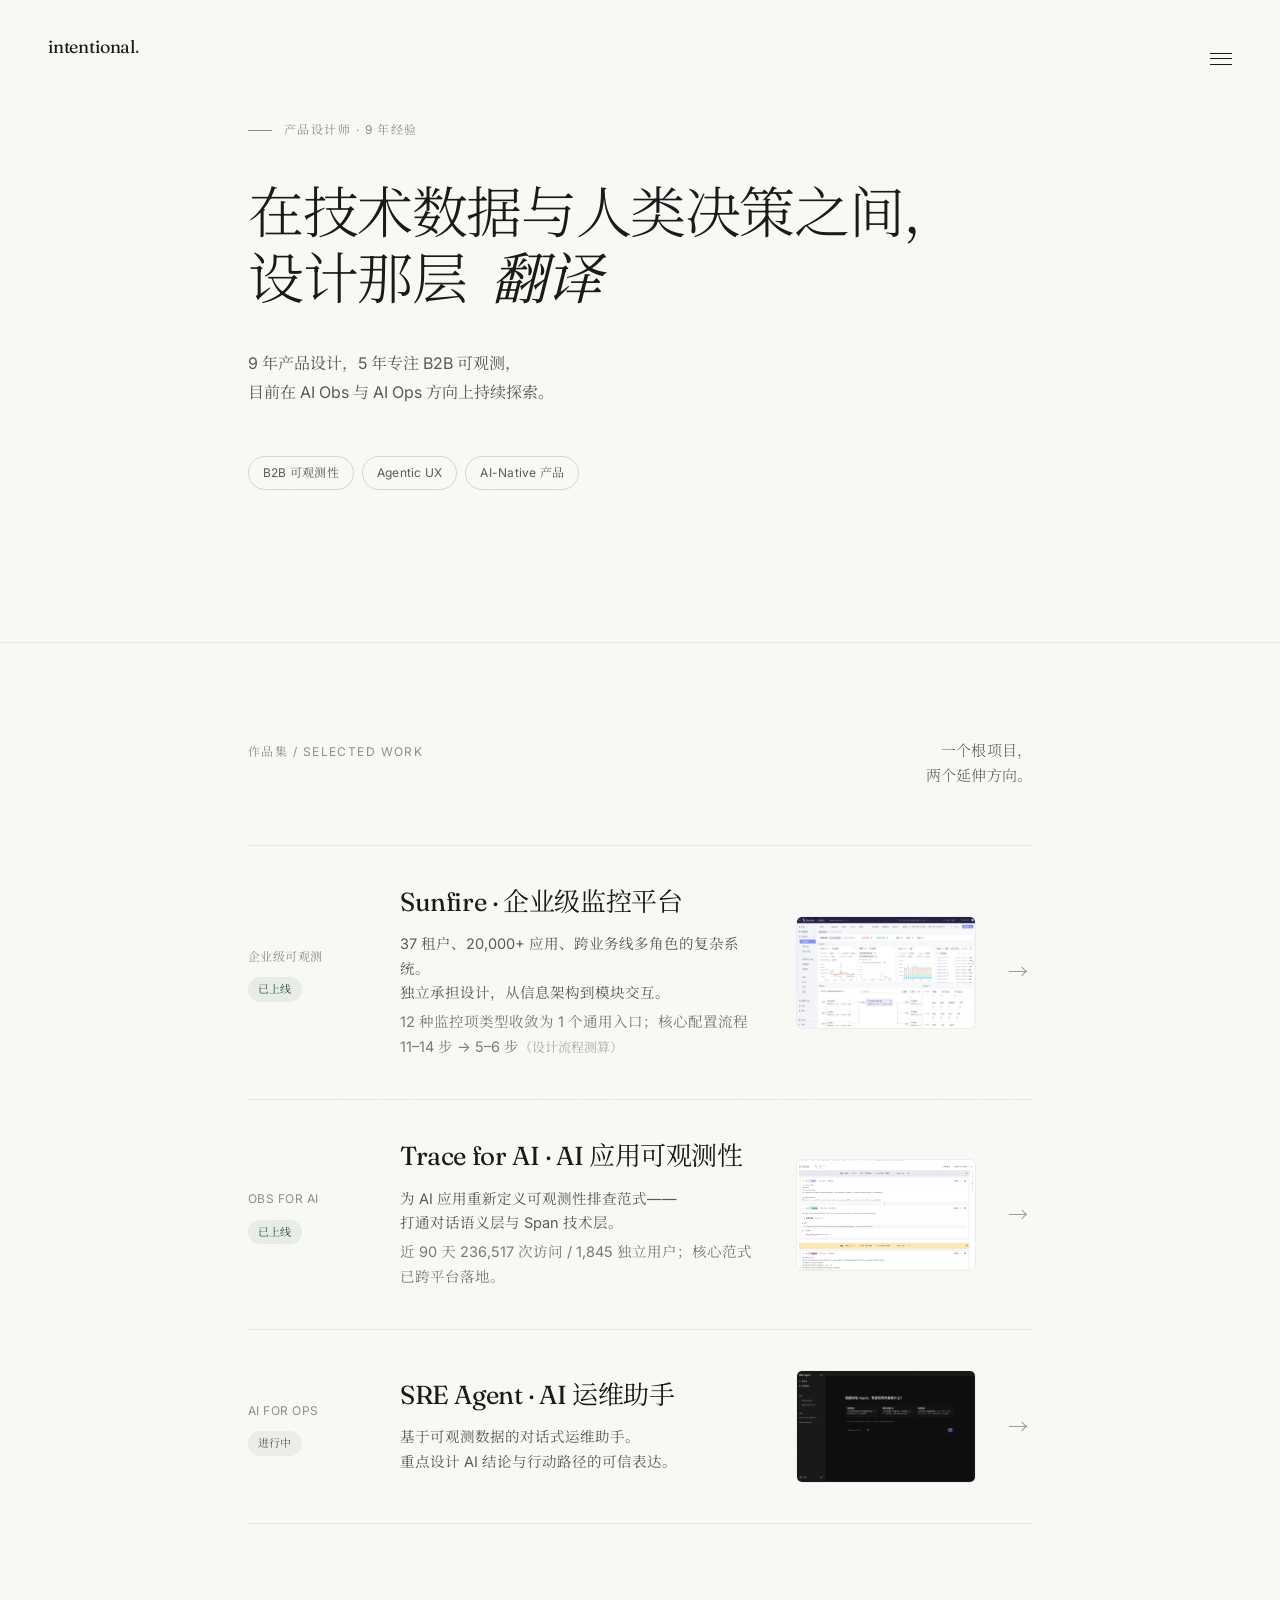
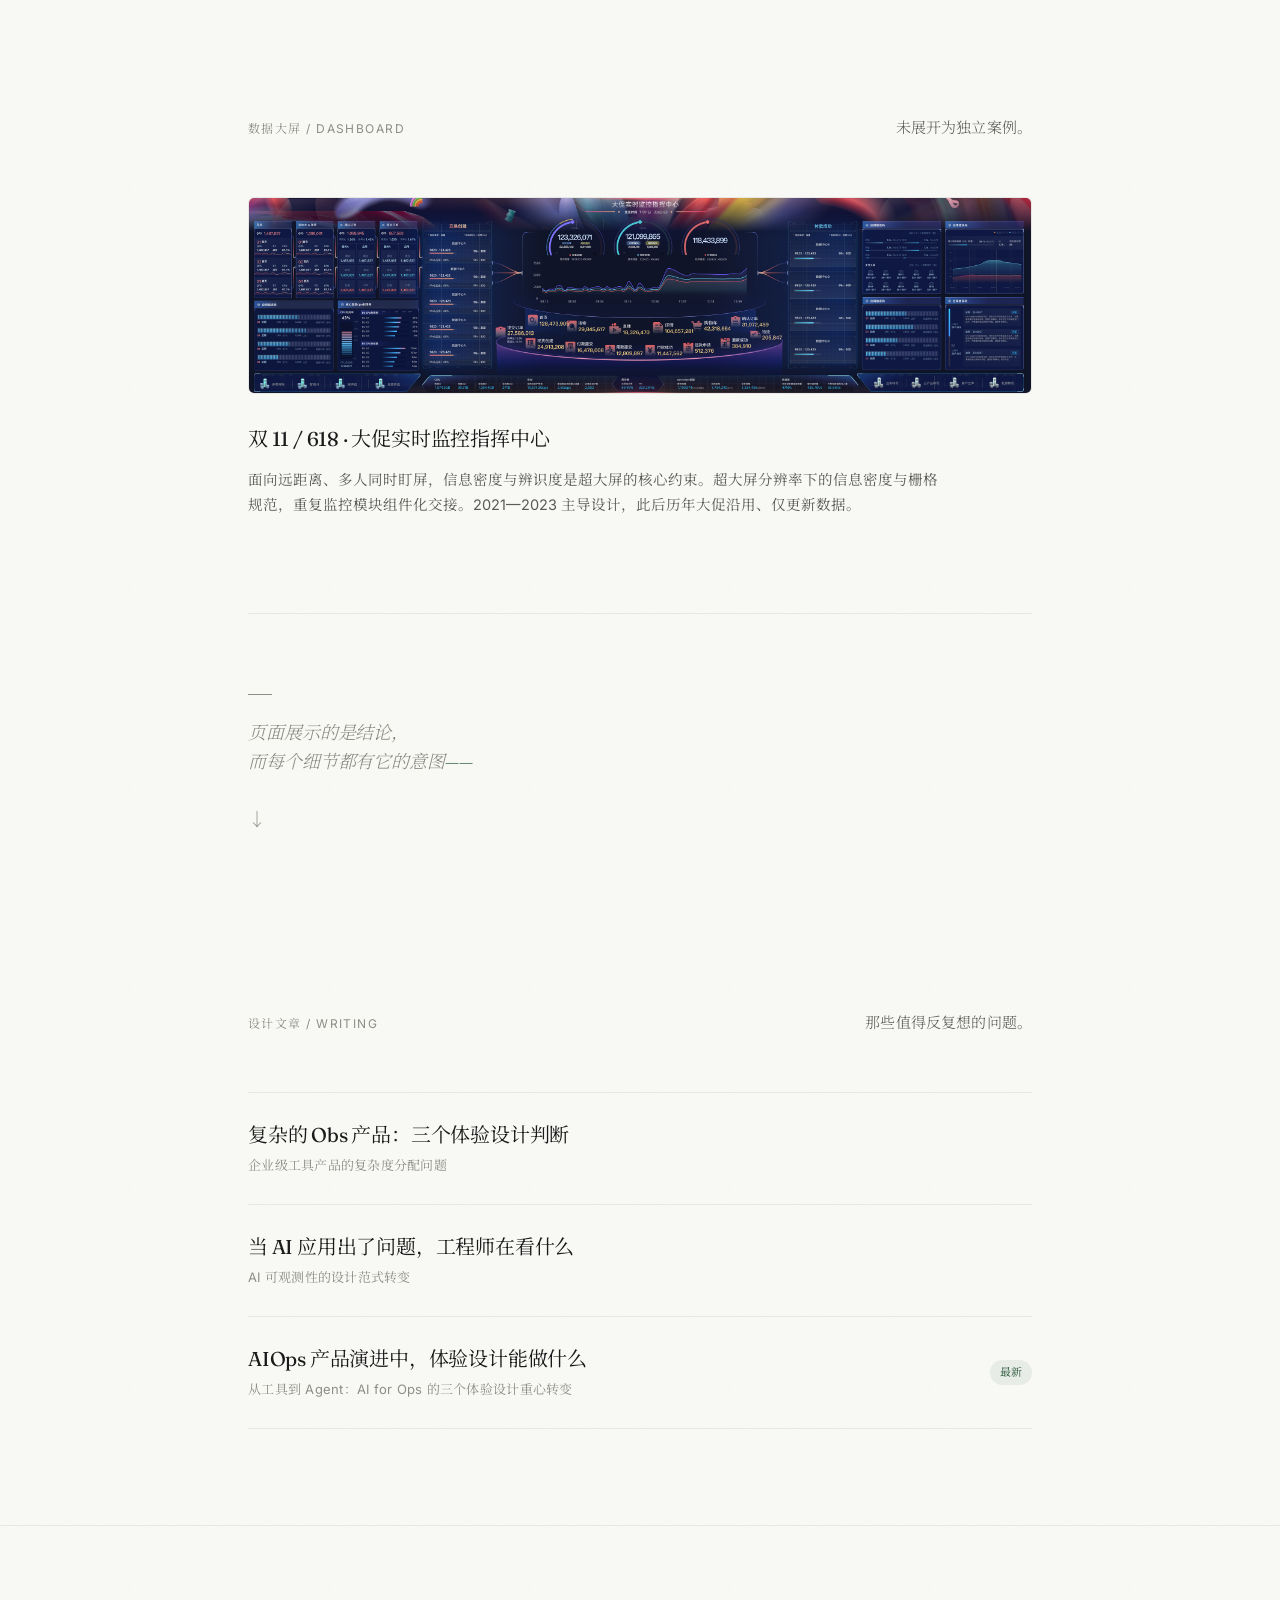
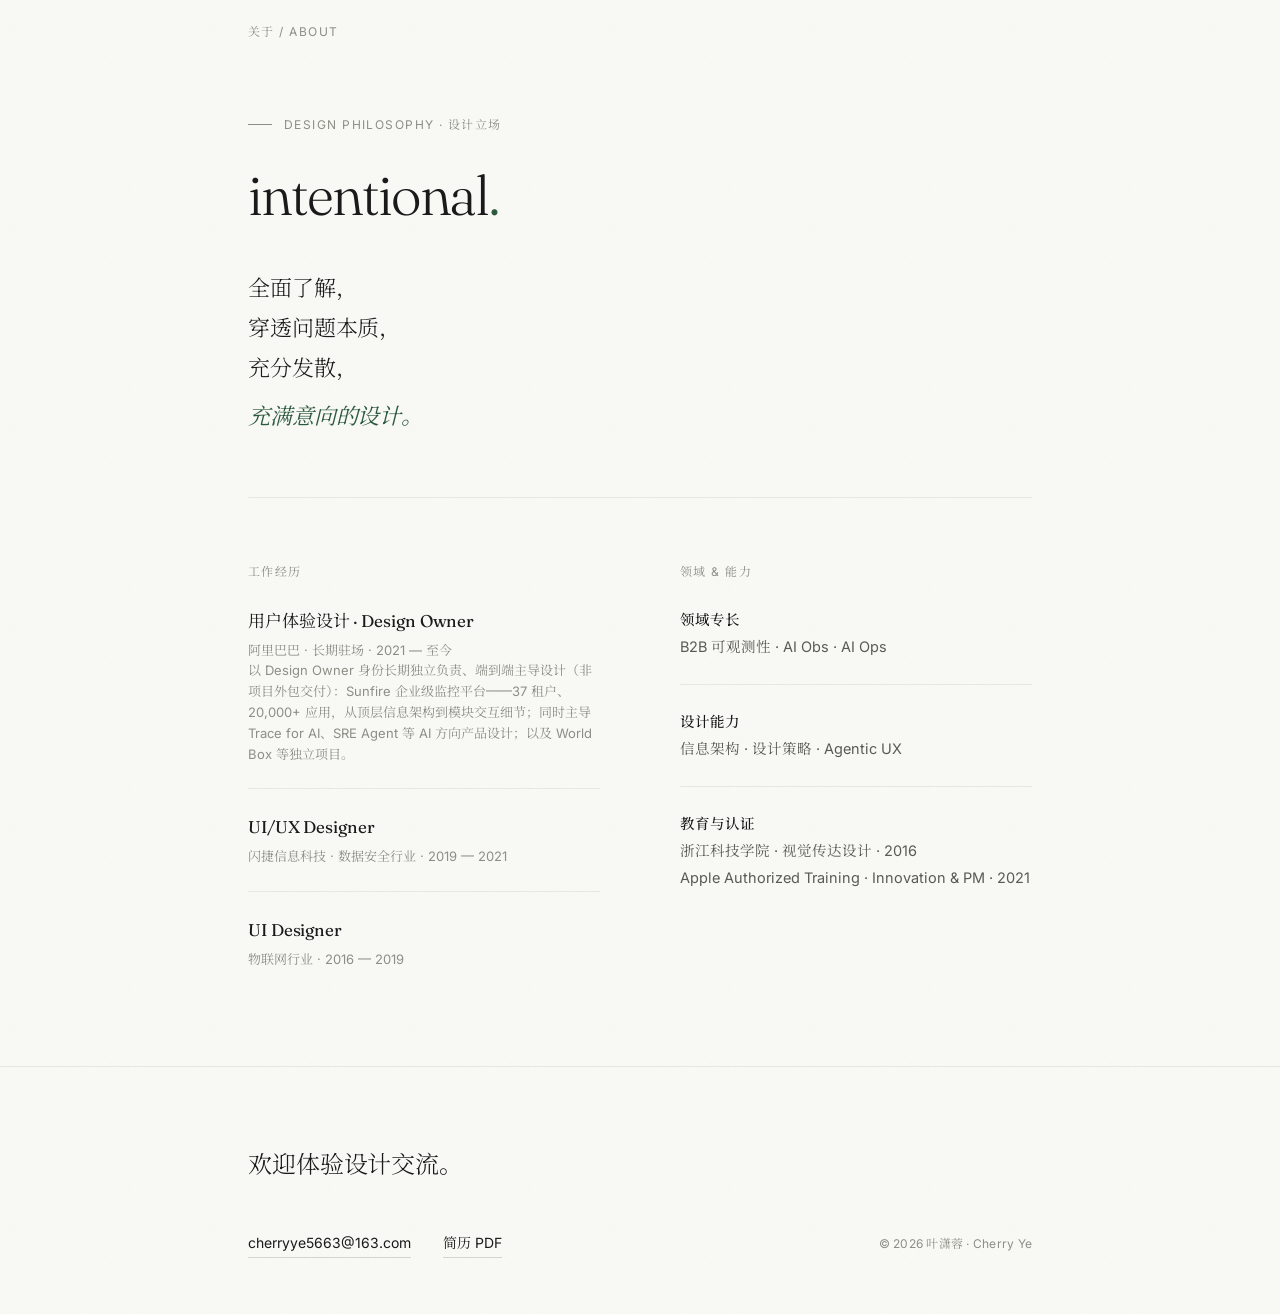
==== commit 4f3ec9fb: "Add files via upload" ====
--- a/index.html
+++ b/index.html
@@ -92,7 +92,7 @@
             <h3 class="work-title">Sunfire · 企业级监控平台</h3>
             <p class="work-desc">
               37 租户、20,000+ 应用、跨业务线多角色的复杂系统。<br>
-              独立承担全量设计，从信息架构到模块交互。<br>
+              独立承担设计，从信息架构到模块交互。<br>
               <strong>12 种监控项类型收敛为 1 个通用入口；核心配置流程 11–14 步 → 5–6 步<span class="metric-note">（设计流程测算）</span></strong>
             </p>
           </div>
@@ -236,7 +236,7 @@
 
           <div class="exp-item">
             <p class="exp-role">用户体验设计 · Design Owner</p>
-            <p class="exp-meta">阿里巴巴 · 长期驻场 · 2021 — 至今<br>以 Design Owner 身份长期独立负责、端到端主导设计（非项目外包交付）：Sunfire 企业级监控平台全量设计——37 租户、20,000+ 应用，从顶层信息架构到模块交互细节；同时主导 Trace for AI、SRE Agent 等 AI 方向产品设计；以及 World Box 等独立项目。</p>
+            <p class="exp-meta">阿里巴巴 · 长期驻场 · 2021 — 至今<br>以 Design Owner 身份长期独立负责、端到端主导设计（非项目外包交付）：Sunfire 企业级监控平台——37 租户、20,000+ 应用，从顶层信息架构到模块交互细节；同时主导 Trace for AI、SRE Agent 等 AI 方向产品设计；以及 World Box 等独立项目。</p>
           </div>
 
           <div class="exp-item">
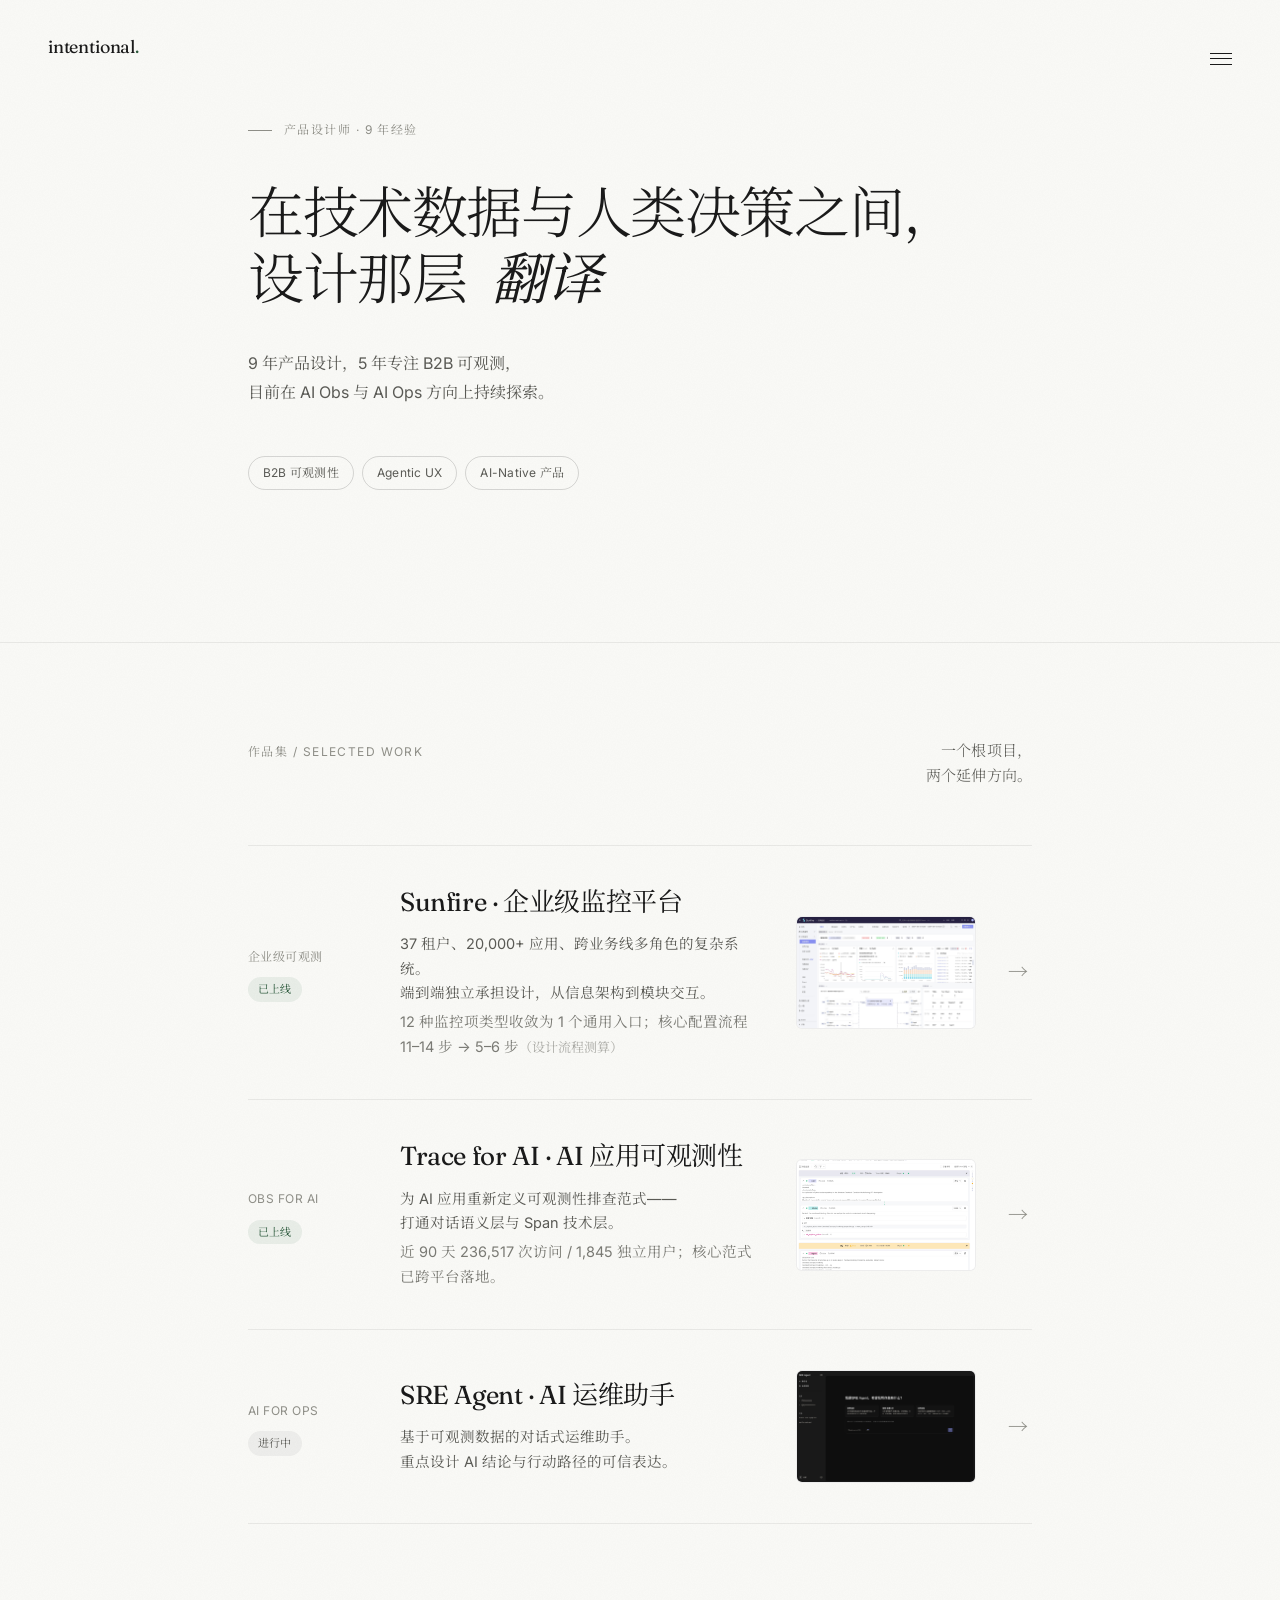
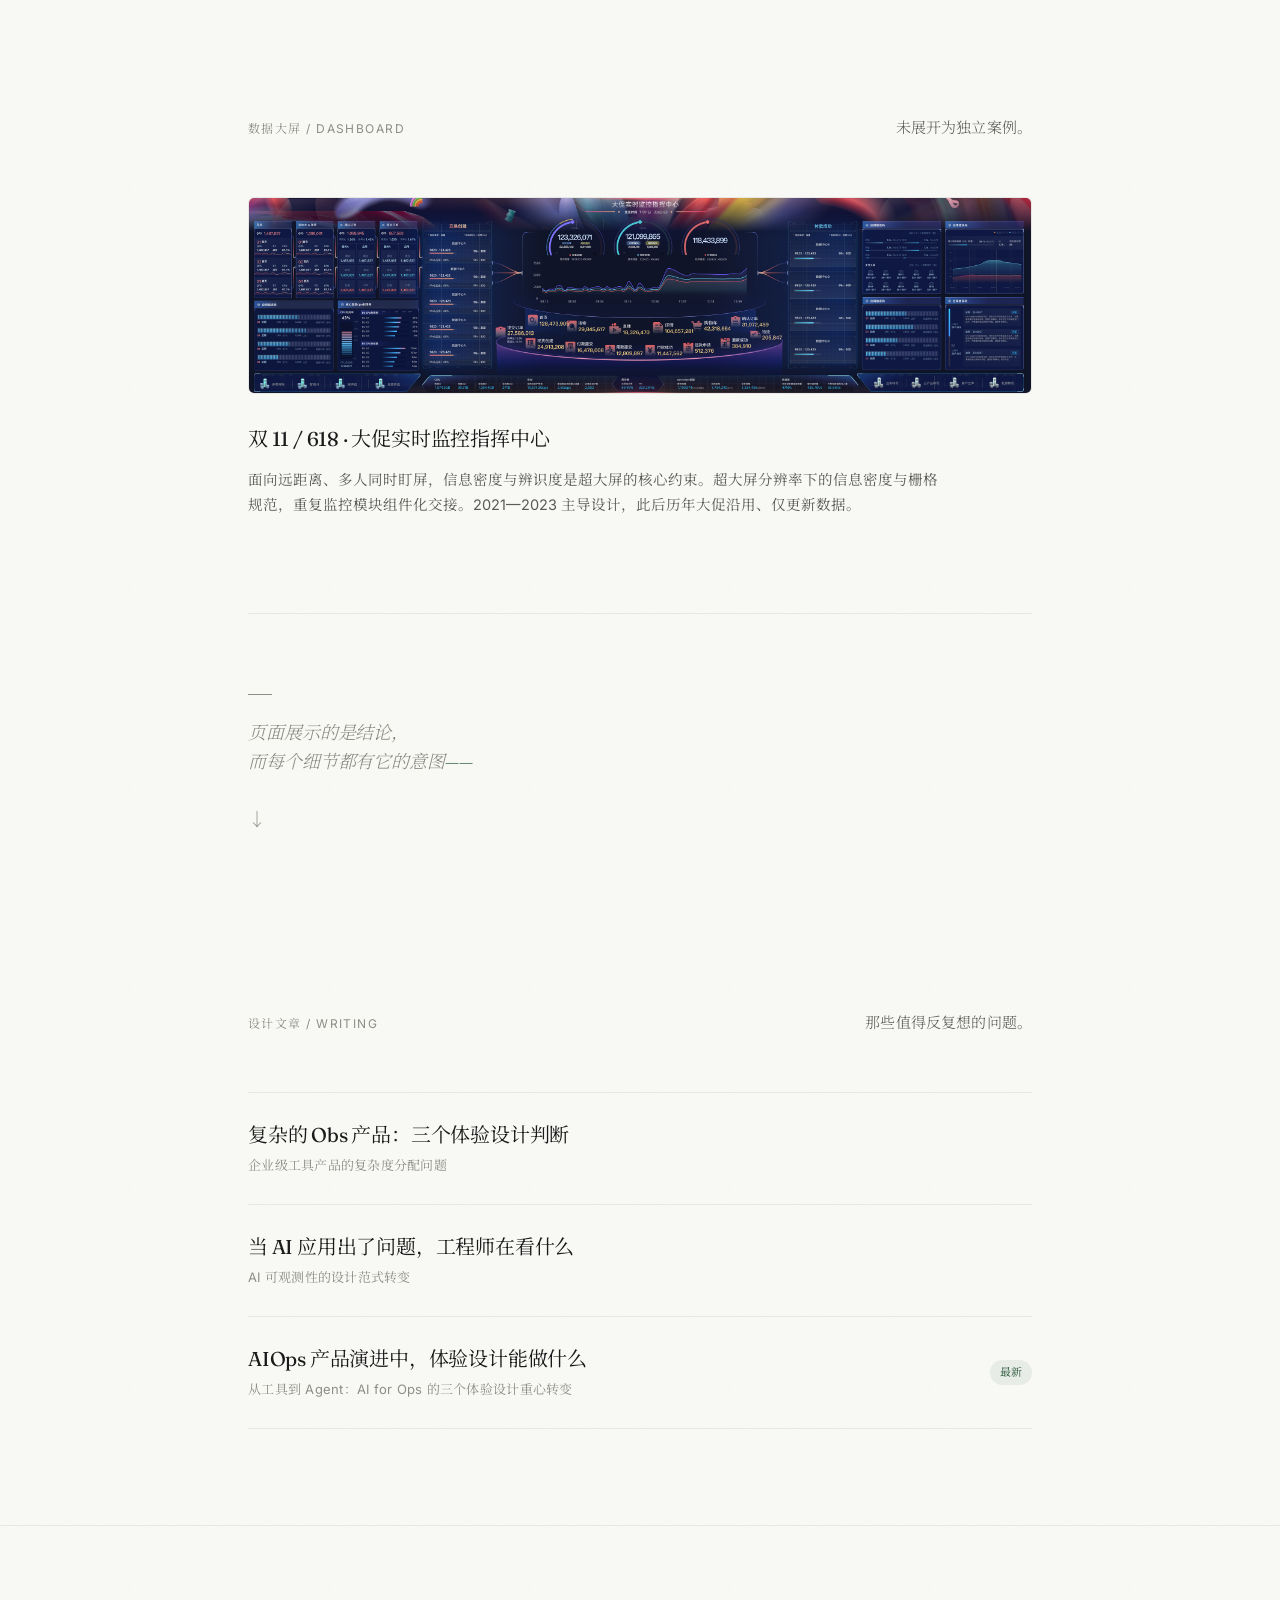
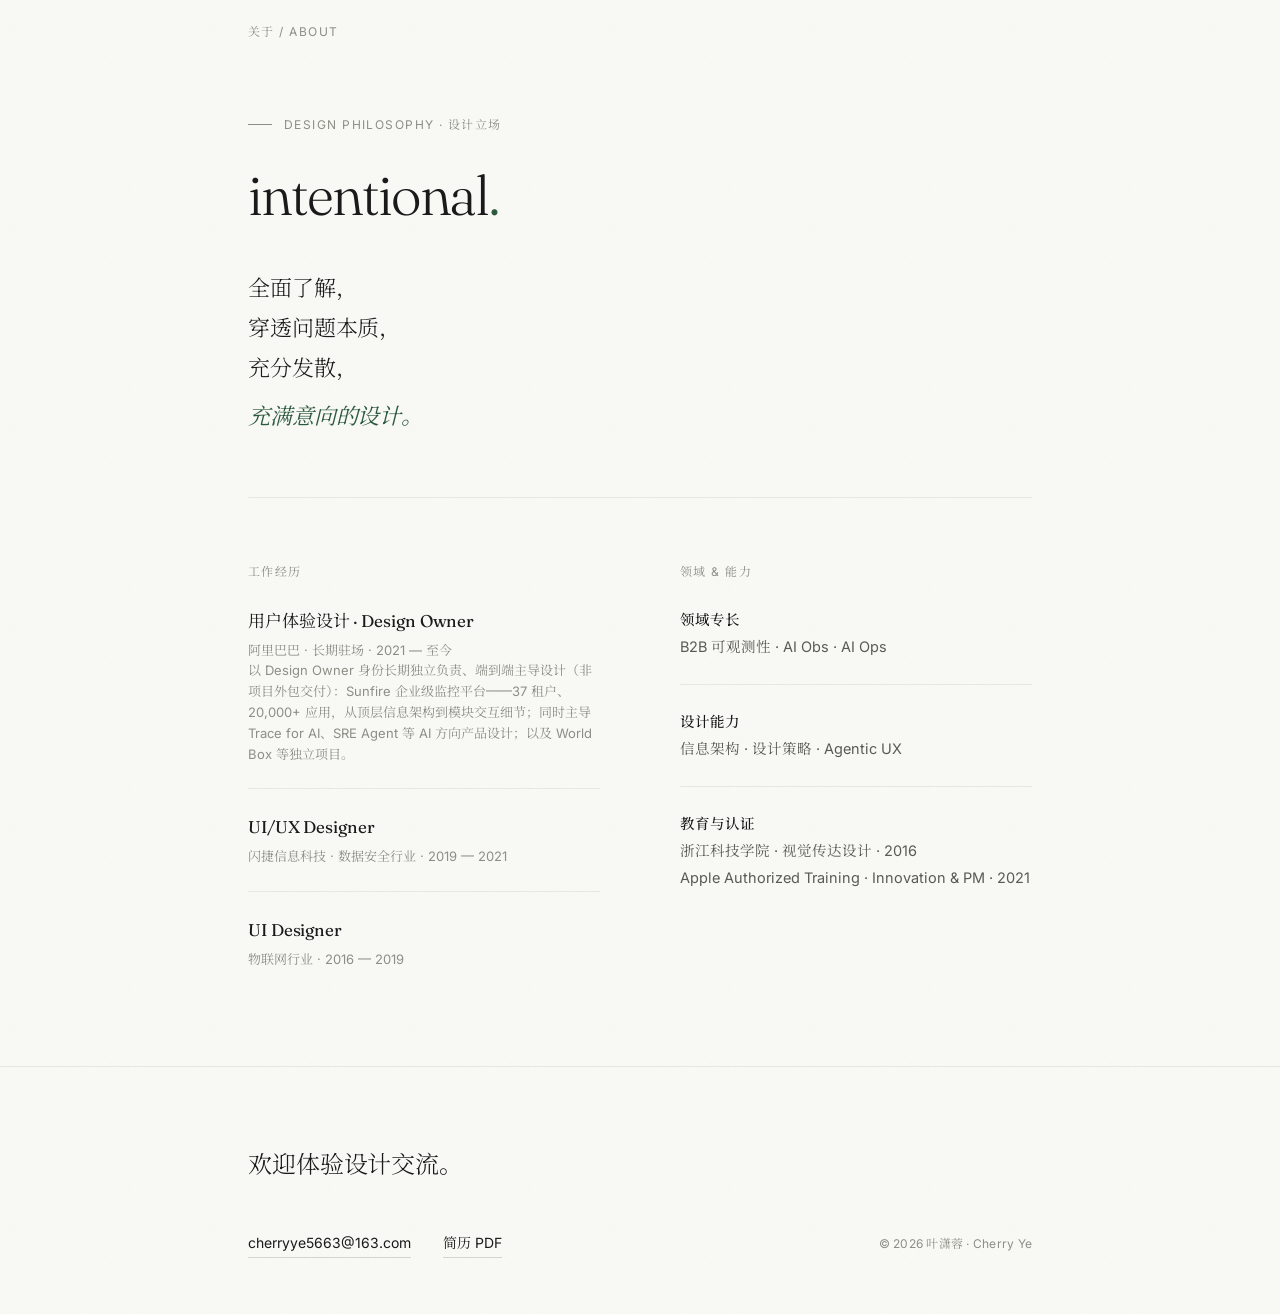
==== commit f8e4d760: "Add files via upload" ====
--- a/index.html
+++ b/index.html
@@ -92,7 +92,7 @@
             <h3 class="work-title">Sunfire · 企业级监控平台</h3>
             <p class="work-desc">
               37 租户、20,000+ 应用、跨业务线多角色的复杂系统。<br>
-              独立承担设计，从信息架构到模块交互。<br>
+              端到端独立承担设计，从信息架构到模块交互。<br>
               <strong>12 种监控项类型收敛为 1 个通用入口；核心配置流程 11–14 步 → 5–6 步<span class="metric-note">（设计流程测算）</span></strong>
             </p>
           </div>
